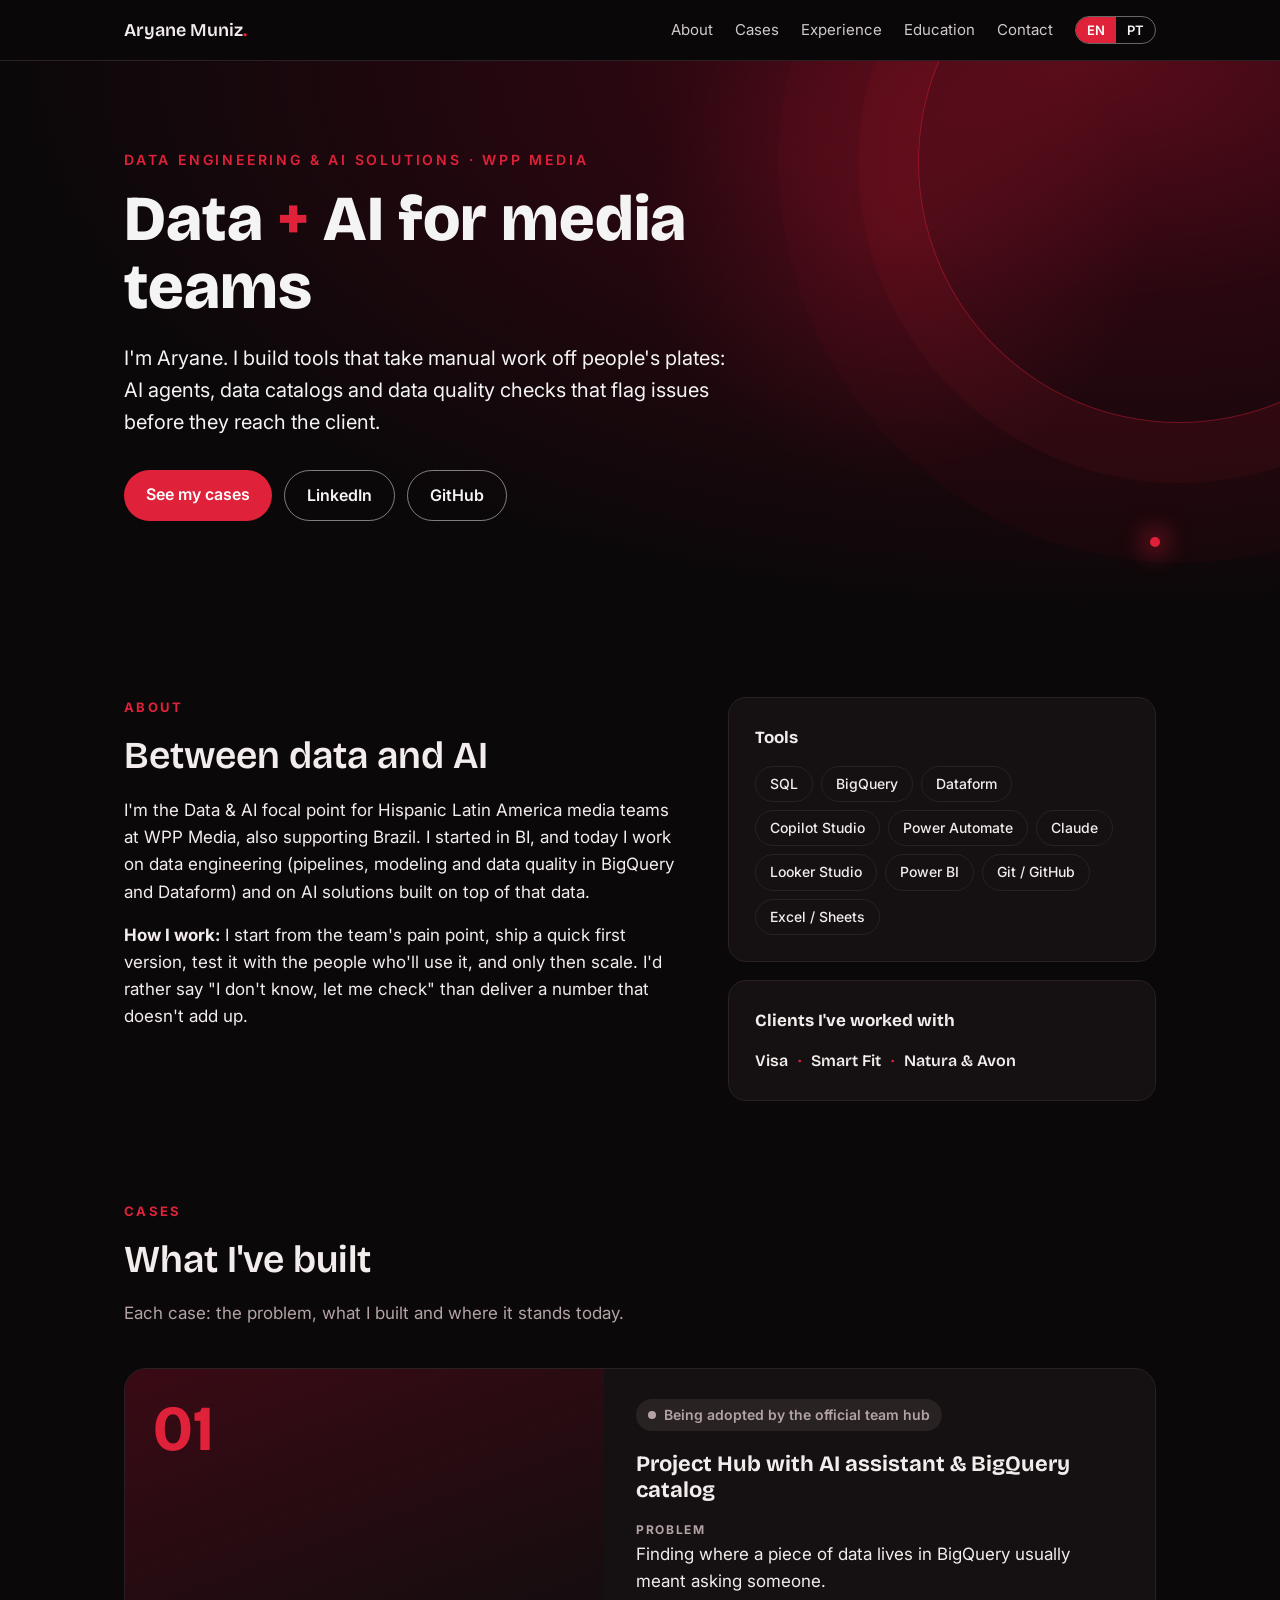
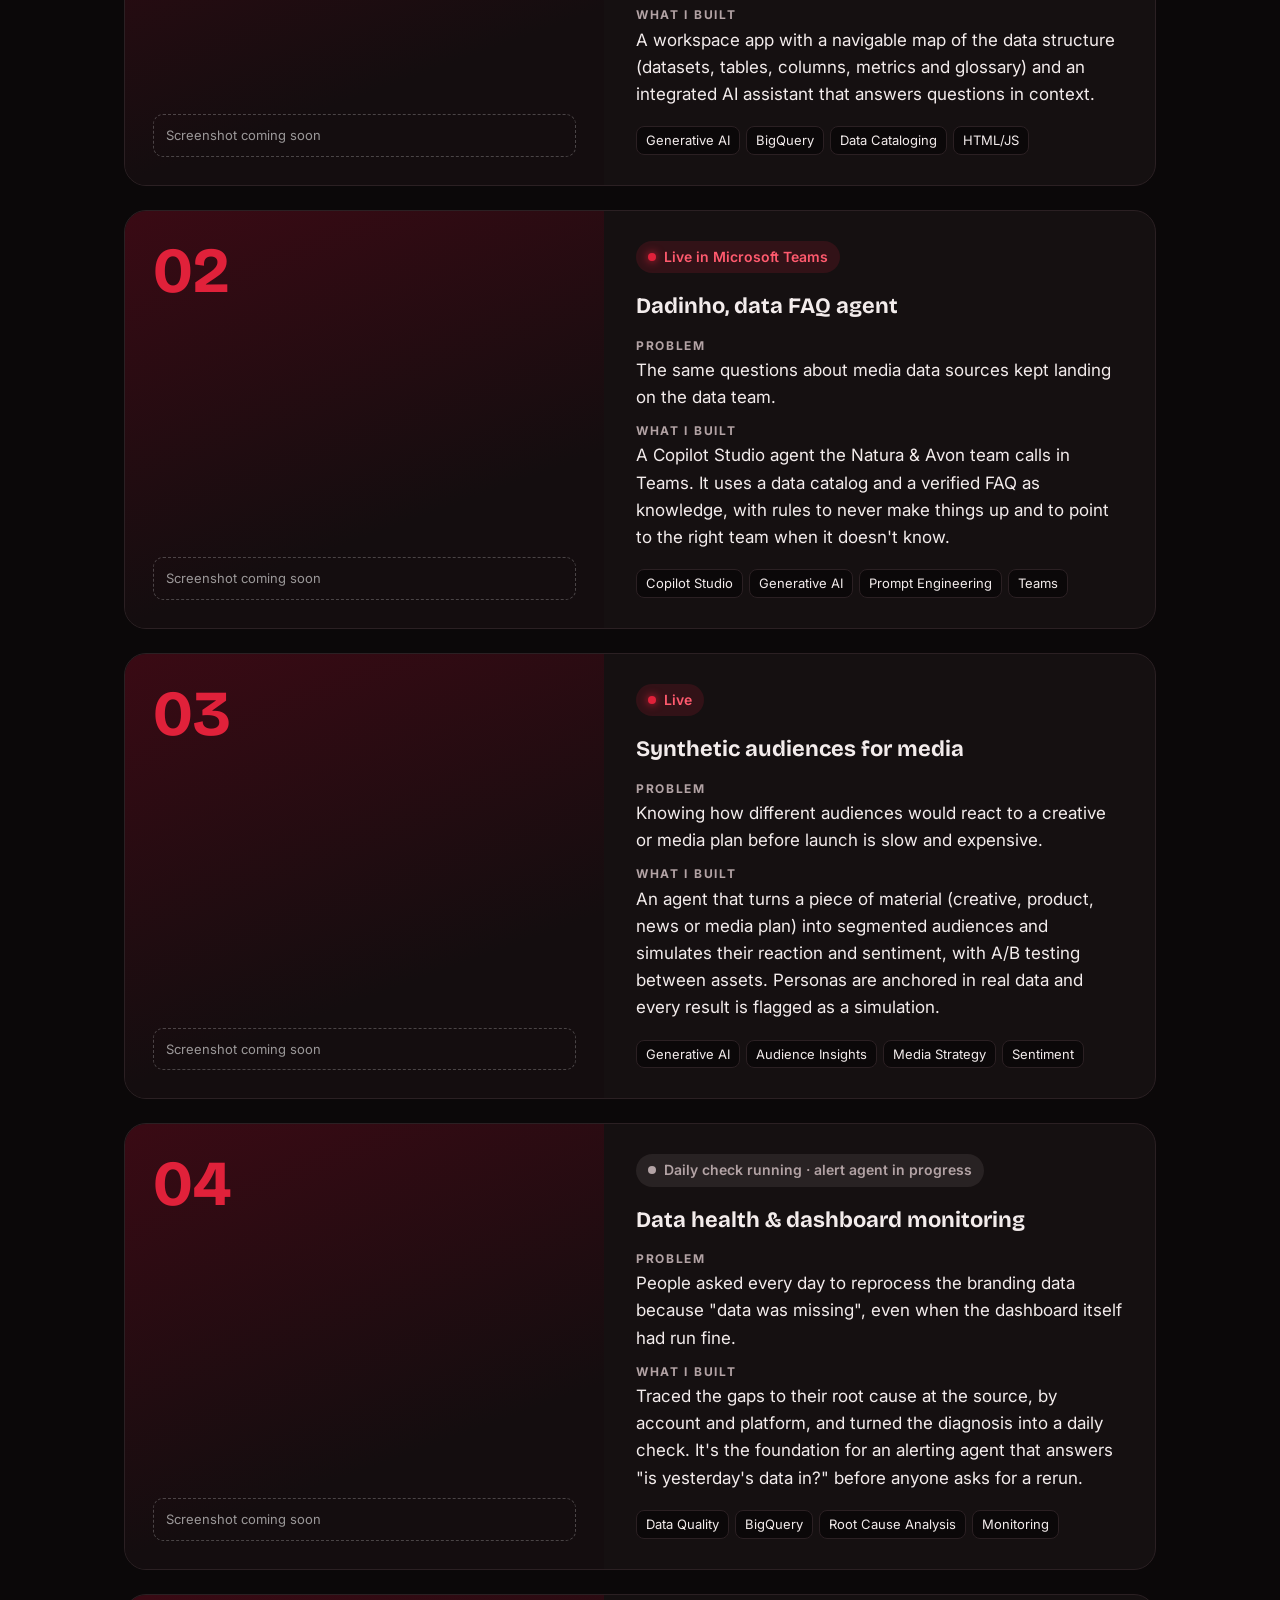
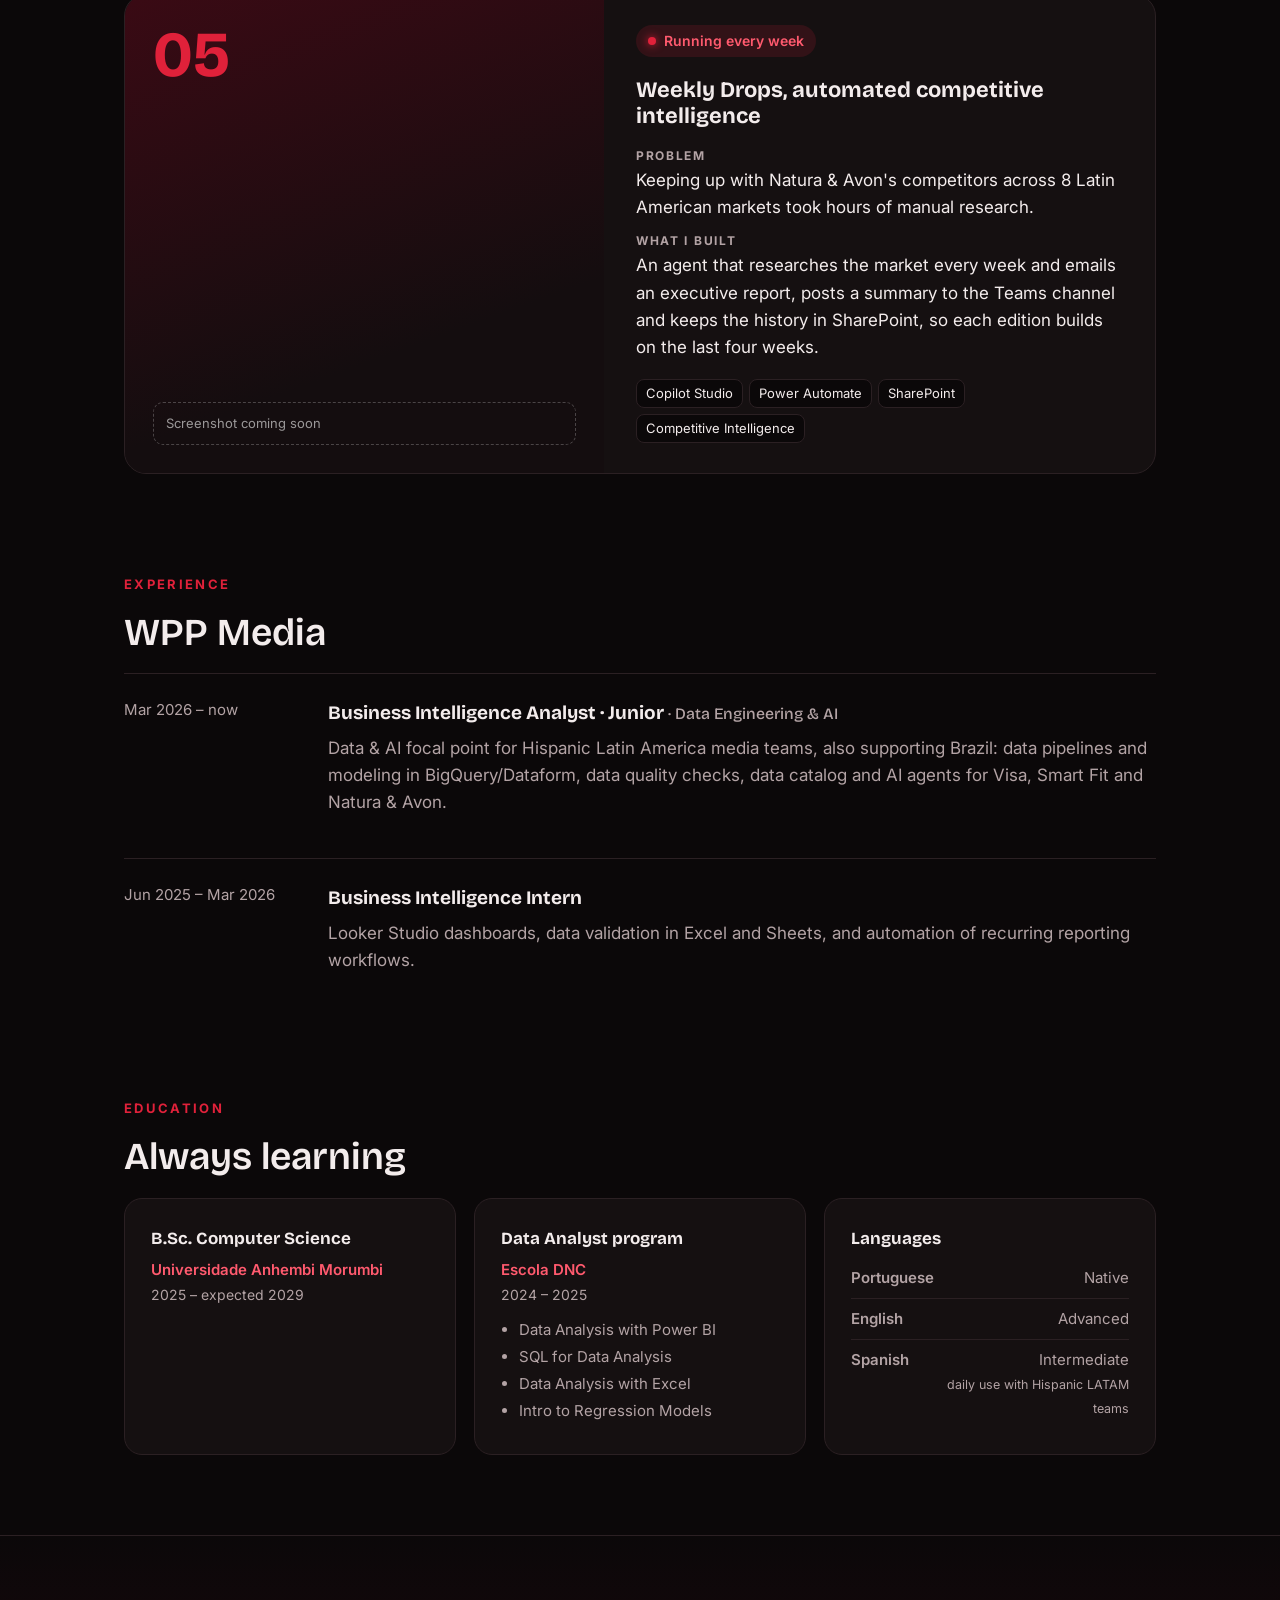
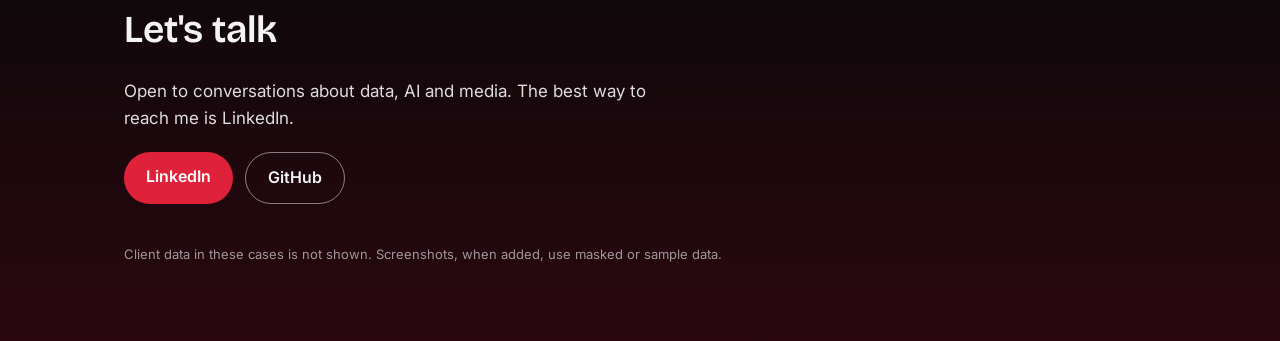
==== index.html @ 986e4397 "Primeira versão do portfólio" ====
<!doctype html>
<html lang="en">
<head>
<meta charset="utf-8">
<meta name="viewport" content="width=device-width, initial-scale=1">
<title>Aryane Muniz · Data & AI</title>
<meta name="description" content="Aryane Muniz — data engineering and AI solutions for media teams: pipelines, data quality, data catalogs and AI agents.">
<link rel="preconnect" href="https://fonts.googleapis.com">
<link href="https://fonts.googleapis.com/css2?family=Bricolage+Grotesque:opsz,wght@12..96,500;12..96,700;12..96,800&family=Inter:wght@400;500;600;700&display=swap" rel="stylesheet">
<style>
:root{
  --panel:#140d0f; --panel-2:#3a0a14; --red:#E0213A; --red-soft:#ff5a6e; --red-deep:#8f1424;
  --bg:#0b0809; --card:#151011; --ink:#f3ecec; --muted:#b3a3a5; --line:#2b2023;
  --display:'Bricolage Grotesque',system-ui,sans-serif;
  --body:'Inter',system-ui,-apple-system,sans-serif;
  color-scheme:dark;
}
*{box-sizing:border-box}
html{scroll-behavior:smooth}
body{margin:0;background:var(--bg);color:var(--ink);font-family:var(--body);font-size:17px;line-height:1.6}
a{color:inherit}
.wrap{max-width:1080px;margin:0 auto;padding:0 24px}

/* language toggle: show only the active language */
html[lang="en"] [lang="pt"], html[lang="pt"] [lang="en"]{display:none !important}

/* top bar */
.bar{position:sticky;top:0;z-index:10;background:rgba(11,8,9,.85);backdrop-filter:blur(8px);border-bottom:1px solid var(--line);color:var(--ink)}
.bar .wrap{display:flex;align-items:center;justify-content:space-between;height:60px}
.logo{font-family:var(--display);font-weight:600;font-size:18px;text-decoration:none}
.logo b{color:var(--red)}
.nav{display:flex;gap:22px;align-items:center;font-size:15px}
.nav a{text-decoration:none;opacity:.85}
.nav a:hover{opacity:1;color:var(--red)}
.lang{display:flex;border:1.5px solid rgba(244,244,244,.4);border-radius:99px;overflow:hidden}
.lang button{background:none;border:0;color:#F4F4F4;font:600 13px var(--body);padding:5px 11px;cursor:pointer}
.lang button[aria-pressed="true"]{background:var(--red);color:#fff}

/* hero */
.hero{background:radial-gradient(ellipse at 85% 0%,#5a0c1a 0,#2a0710 30%,var(--bg) 70%);color:#F4F4F4;padding:88px 0 96px;position:relative;overflow:hidden}
.hero::after{content:"";position:absolute;right:-160px;top:-160px;width:520px;height:520px;border-radius:50%;border:1px solid rgba(224,33,58,.45);box-shadow:0 0 0 60px rgba(224,33,58,.06),0 0 0 140px rgba(224,33,58,.04)}
.hero::before{content:"";position:absolute;right:120px;bottom:70px;width:10px;height:10px;border-radius:50%;background:var(--red);box-shadow:0 0 24px 6px rgba(224,33,58,.6)}
.eyebrow{font-size:14px;letter-spacing:.2em;text-transform:uppercase;color:var(--red);font-weight:600}
h1{font-family:var(--display);font-weight:800;font-size:clamp(38px,6vw,64px);line-height:1.05;margin:14px 0 22px;max-width:760px;position:relative;z-index:1}
h1 em{font-style:normal;color:var(--red)}
.lead{font-size:20px;max-width:620px;opacity:.92;position:relative;z-index:1}
.cta{display:flex;flex-wrap:wrap;gap:12px;margin-top:32px;position:relative;z-index:1}
.btn{display:inline-block;text-decoration:none;font-weight:600;padding:12px 22px;border-radius:99px;font-size:16px}
.btn.primary{background:var(--red);color:#fff}
.btn.ghost{border:1.5px solid rgba(244,244,244,.5);color:#F4F4F4}
.btn:hover{filter:brightness(1.08)}

/* sections */
section{padding:80px 0}
h2{font-family:var(--display);font-weight:600;font-size:clamp(28px,4vw,38px);margin:0 0 10px}
.sub{color:var(--muted);margin:0 0 40px;max-width:640px}
.kicker{font-size:13px;letter-spacing:.18em;text-transform:uppercase;color:var(--red);font-weight:700;margin-bottom:8px}

/* about */
.about{display:grid;grid-template-columns:1.3fr 1fr;gap:48px}
.about p{margin:0 0 16px}
.pill-list{display:flex;flex-wrap:wrap;gap:8px}
.pill{border:1.5px solid var(--line);background:var(--card);border-radius:99px;padding:6px 14px;font-size:14px;font-weight:500}
.box{background:var(--card);border:1px solid var(--line);border-radius:18px;padding:26px}
.box h3{font-family:var(--display);font-size:17px;margin:0 0 14px}
.clients{display:flex;flex-wrap:wrap;gap:10px;margin-top:6px}
.clients span{font-family:var(--display);font-weight:600;font-size:16px}
.clients span+span::before{content:"·";margin-right:10px;color:var(--red)}

/* cases */
.cases{display:grid;gap:24px}
.case{background:var(--card);border:1px solid var(--line);border-radius:22px;display:grid;grid-template-columns:1fr 1.15fr;overflow:hidden}
.case .media{background:linear-gradient(160deg,#3a0a14,#140d0f 70%);color:#F4F4F4;display:flex;flex-direction:column;justify-content:space-between;padding:28px;min-height:280px;position:relative;overflow:hidden}
.case .media .num{font-family:var(--display);font-size:64px;font-weight:700;color:var(--red);line-height:1}
.case .media .ph{font-size:13px;opacity:.6;border:1px dashed rgba(244,244,244,.4);border-radius:10px;padding:10px 12px}
.case .media img{position:absolute;inset:0;width:100%;height:100%;object-fit:cover}
.case .body{padding:30px 32px}
.case h3{font-family:var(--display);font-size:22px;line-height:1.2;margin:4px 0 16px}
.case dl{margin:0 0 18px;display:grid;gap:10px}
.case dt{font-size:12px;letter-spacing:.14em;text-transform:uppercase;font-weight:700;color:var(--muted)}
.case dd{margin:2px 0 0}
.status{display:inline-flex;align-items:center;gap:8px;font-size:14px;font-weight:600;background:rgba(224,33,58,.14);color:var(--red-soft);border-radius:99px;padding:5px 12px;margin-bottom:16px}
.status::before{content:"";width:8px;height:8px;border-radius:50%;background:var(--red);box-shadow:0 0 8px var(--red)}
.status.wip{background:rgba(179,163,165,.12);color:var(--muted)}.status.wip::before{background:var(--muted);box-shadow:none}
.tags{display:flex;flex-wrap:wrap;gap:6px}
.tags span{font-size:13px;background:var(--bg);border:1px solid var(--line);border-radius:8px;padding:3px 9px}

/* experience */
.timeline{display:grid;gap:18px}
.job{display:grid;grid-template-columns:180px 1fr;gap:24px;padding:24px 0;border-top:1px solid var(--line)}
.job .when{color:var(--muted);font-size:15px}
.job h3{font-family:var(--display);font-size:19px;margin:0 0 6px}
.job p{margin:0;color:var(--muted)}

/* footer */
footer{background:linear-gradient(180deg,var(--bg),#2a0710);border-top:1px solid var(--line);color:#F4F4F4;padding:64px 0}
footer h2{color:#F4F4F4}
footer .cta{margin-top:20px}
.small{font-size:13px;opacity:.6;margin-top:40px}

@media (max-width:820px){
  .nav a{display:none}
  .about{grid-template-columns:1fr}
  .case{grid-template-columns:1fr}
  .case .media{min-height:180px}
  .job{grid-template-columns:1fr;gap:4px}
  .hero::after{width:300px;height:300px;right:-150px;top:-150px}
  .eyebrow{position:relative;z-index:1}
  .hero::before{display:none}
  section{padding:60px 0}
}
@media (max-width:480px){ .wrap{padding:0 16px} .case .body{padding:24px 20px} }


/* EDUCATION */
.edu{display:grid;grid-template-columns:repeat(3,1fr);gap:18px}
.edu .box h3{margin-bottom:6px}
.edu .org{color:var(--red-soft);font-weight:600;font-size:15px}
.edu .when{color:var(--muted);font-size:14px;margin:2px 0 12px}
.edu ul{margin:0;padding-left:18px;color:var(--muted);font-size:15px}
.edu li{margin:3px 0}
.lvl{display:flex;justify-content:space-between;gap:16px;border-bottom:1px solid var(--line);padding:8px 0;font-size:15px}
.lvl:last-child{border-bottom:0}
.lvl b{color:var(--ink);font-weight:600}
.lvl span{color:var(--muted);text-align:right}
@media (max-width:820px){ .edu{grid-template-columns:1fr} }

/* MOTION */
@keyframes fadeUp{from{opacity:0;transform:translateY(24px)}to{opacity:1;transform:none}}
@keyframes spinSlow{to{transform:rotate(360deg)}}
@keyframes pulse{0%,100%{transform:scale(1);opacity:1}50%{transform:scale(1.6);opacity:.55}}
@keyframes float{0%,100%{transform:translateY(0)}50%{transform:translateY(-14px)}}
@keyframes glow{0%,100%{opacity:.75}50%{opacity:1}}
@keyframes blink{50%{opacity:0}}

.hero .eyebrow,.hero h1,.hero .lead,.hero .cta{opacity:0;animation:fadeUp .9s cubic-bezier(.2,.7,.2,1) forwards}
.hero h1{animation-delay:.12s}.hero .lead{animation-delay:.26s}.hero .cta{animation-delay:.4s}
.hero::after{animation:spinSlow 40s linear infinite, glow 6s ease-in-out infinite;border-top-color:rgba(255,90,110,.9)}
.hero::before{animation:pulse 2.6s ease-in-out infinite, float 7s ease-in-out infinite}
.hero h1 em{display:inline-block;animation:float 4s ease-in-out infinite}

/* spotlight that follows the mouse in the hero */
.hero .spot{position:absolute;inset:0;pointer-events:none;background:radial-gradient(420px circle at var(--mx,70%) var(--my,30%),rgba(224,33,58,.18),transparent 60%);transition:background .1s}

/* scroll reveal */
.reveal{opacity:0;transform:translateY(30px);transition:opacity .8s cubic-bezier(.2,.7,.2,1),transform .8s cubic-bezier(.2,.7,.2,1)}
.reveal.in{opacity:1;transform:none}

/* hover */
.case{transition:transform .35s ease,border-color .35s ease,box-shadow .35s ease}
.case:hover{transform:translateY(-6px);border-color:rgba(224,33,58,.5);box-shadow:0 18px 50px -20px rgba(224,33,58,.45)}
.case .media .num{transition:transform .5s ease,text-shadow .5s ease}
.case:hover .media .num{transform:translateX(6px) scale(1.06);text-shadow:0 0 24px rgba(224,33,58,.7)}
.pill,.tags span{transition:border-color .25s,color .25s,transform .25s}
.pill:hover,.tags span:hover{border-color:var(--red);color:var(--red-soft);transform:translateY(-2px)}
.btn{transition:transform .2s ease,filter .2s ease,box-shadow .2s ease}
.btn:hover{transform:translateY(-2px)}
.btn.primary:hover{box-shadow:0 10px 30px -8px rgba(224,33,58,.7)}
.logo b{display:inline-block;animation:blink 1.2s steps(1) infinite}

@media (prefers-reduced-motion: reduce){
  *,*::before,*::after{animation:none !important;transition:none !important}
  .hero .eyebrow,.hero h1,.hero .lead,.hero .cta,.reveal{opacity:1 !important;transform:none !important}
}
</style>
</head>
<body>

<header class="bar">
  <div class="wrap">
    <a class="logo" href="#top">Aryane Muniz<b>.</b></a>
    <nav class="nav">
      <a href="#about"><span lang="en">About</span><span lang="pt">Sobre</span></a>
      <a href="#cases"><span lang="en">Cases</span><span lang="pt">Cases</span></a>
      <a href="#experience"><span lang="en">Experience</span><span lang="pt">Experiência</span></a>
      <a href="#education"><span lang="en">Education</span><span lang="pt">Formação</span></a>
      <a href="#contact"><span lang="en">Contact</span><span lang="pt">Contato</span></a>
      <div class="lang" role="group" aria-label="Language">
        <button type="button" data-lang="en" aria-pressed="true">EN</button>
        <button type="button" data-lang="pt" aria-pressed="false">PT</button>
      </div>
    </nav>
  </div>
</header>

<div class="hero" id="top">
  <div class="spot"></div>
  <div class="wrap">
    <div class="eyebrow"><span lang="en">Data Engineering &amp; AI Solutions · WPP Media</span><span lang="pt">Engenharia de Dados &amp; Soluções de IA · WPP Media</span></div>
    <h1><span lang="en">Data <em>+</em> AI for media teams</span><span lang="pt">Dados <em>+</em> IA para times de mídia</span></h1>
    <p class="lead">
      <span lang="en">I'm Aryane. I build tools that take manual work off people's plates: AI agents, data catalogs and data quality checks that flag issues before they reach the client.</span>
      <span lang="pt">Sou a Aryane. Construo ferramentas que tiram trabalho manual das pessoas: agentes de IA, catálogos de dados e checagens de qualidade que avisam antes do problema chegar no cliente.</span>
    </p>
    <div class="cta">
      <a class="btn primary" href="#cases"><span lang="en">See my cases</span><span lang="pt">Ver meus cases</span></a>
      <a class="btn ghost" href="https://www.linkedin.com/in/aryanemuniz-ai" target="_blank" rel="noopener">LinkedIn</a>
      <!-- TROCAR: seu usuário do GitHub -->
      <a class="btn ghost" href="https://github.com/AryaneMuniz" target="_blank" rel="noopener">GitHub</a>
    </div>
  </div>
</div>

<section id="about">
  <div class="wrap about">
    <div>
      <div class="kicker reveal"><span lang="en">About</span><span lang="pt">Sobre</span></div>
      <h2><span lang="en">Between data and AI</span><span lang="pt">Na ponte entre dados e IA</span></h2>
      <p>
        <span lang="en">I'm the Data &amp; AI focal point for Hispanic Latin America media teams at WPP Media, also supporting Brazil. I started in BI, and today I work on data engineering (pipelines, modeling and data quality in BigQuery and Dataform) and on AI solutions built on top of that data.</span>
        <span lang="pt">Sou ponto focal de Dados &amp; IA para os times de mídia da América Latina hispânica na WPP Media, e também apoio o Brasil. Comecei em BI e hoje trabalho com engenharia de dados (pipelines, modelagem e qualidade de dados em BigQuery e Dataform) e com soluções de IA construídas em cima desses dados.</span>
      </p>
      <p>
        <span lang="en"><strong>How I work:</strong> I start from the team's pain point, ship a quick first version, test it with the people who'll use it, and only then scale. I'd rather say "I don't know, let me check" than deliver a number that doesn't add up.</span>
        <span lang="pt"><strong>Como eu trabalho:</strong> começo pela dor do time, construo uma primeira versão rápida, testo com quem vai usar e só depois escalo. Prefiro dizer "não sei, vou verificar" a entregar um número que não confere.</span>
      </p>
    </div>
    <div style="display:grid;gap:18px;align-content:start">
      <div class="box reveal">
        <h3><span lang="en">Tools</span><span lang="pt">Ferramentas</span></h3>
        <div class="pill-list">
          <span class="pill">SQL</span><span class="pill">BigQuery</span><span class="pill">Dataform</span>
          <span class="pill">Copilot Studio</span><span class="pill">Power Automate</span><span class="pill">Claude</span>
          <span class="pill">Looker Studio</span><span class="pill">Power BI</span><span class="pill">Git / GitHub</span>
          <span class="pill">Excel / Sheets</span>
        </div>
      </div>
      <div class="box reveal">
        <h3><span lang="en">Clients I've worked with</span><span lang="pt">Clientes com quem trabalhei</span></h3>
        <div class="clients"><span>Visa</span><span>Smart Fit</span><span>Natura &amp; Avon</span></div>
      </div>
    </div>
  </div>
</section>

<section id="cases" style="padding-top:20px">
  <div class="wrap">
    <div class="kicker reveal">Cases</div>
    <h2><span lang="en">What I've built</span><span lang="pt">O que eu construí</span></h2>
    <p class="sub"><span lang="en">Each case: the problem, what I built and where it stands today.</span><span lang="pt">Cada case: o problema, o que eu construí e em que pé está hoje.</span></p>

    <div class="cases">

      <!-- CASE 1 -->
      <article class="case reveal">
        <div class="media">
          <div class="num">01</div>
          <!-- PRINT: troque o div abaixo por <img src="img/hub.png" alt="..."> -->
          <div class="ph"><span lang="en">Screenshot coming soon</span><span lang="pt">Print em breve</span></div>
        </div>
        <div class="body">
          <div class="status wip"><span lang="en">Being adopted by the official team hub</span><span lang="pt">Sendo incorporado ao Hub oficial do time</span></div>
          <h3><span lang="en">Project Hub with AI assistant &amp; BigQuery catalog</span><span lang="pt">Hub com assistente de IA e catálogo do BigQuery</span></h3>
          <dl>
            <div><dt><span lang="en">Problem</span><span lang="pt">Problema</span></dt>
              <dd><span lang="en">Finding where a piece of data lives in BigQuery usually meant asking someone.</span><span lang="pt">Descobrir onde um dado fica no BigQuery normalmente dependia de perguntar pra alguém.</span></dd></div>
            <div><dt><span lang="en">What I built</span><span lang="pt">O que eu fiz</span></dt>
              <dd><span lang="en">A workspace app with a navigable map of the data structure (datasets, tables, columns, metrics and glossary) and an integrated AI assistant that answers questions in context.</span><span lang="pt">Um app de trabalho com mapa navegável da estrutura de dados (datasets, tabelas, colunas, métricas e glossário) e um assistente de IA integrado que responde dúvidas com contexto.</span></dd></div>
          </dl>
          <div class="tags"><span>Generative AI</span><span>BigQuery</span><span>Data Cataloging</span><span>HTML/JS</span></div>
        </div>
      </article>

      <!-- CASE 2 -->
      <article class="case reveal">
        <div class="media">
          <div class="num">02</div>
          <div class="ph"><span lang="en">Screenshot coming soon</span><span lang="pt">Print em breve</span></div>
        </div>
        <div class="body">
          <div class="status"><span lang="en">Live in Microsoft Teams</span><span lang="pt">No ar no Microsoft Teams</span></div>
          <h3><span lang="en">Dadinho, data FAQ agent</span><span lang="pt">Dadinho, agente de FAQ de dados</span></h3>
          <dl>
            <div><dt><span lang="en">Problem</span><span lang="pt">Problema</span></dt>
              <dd><span lang="en">The same questions about media data sources kept landing on the data team.</span><span lang="pt">As mesmas dúvidas sobre as bases de mídia chegavam sempre no time de dados.</span></dd></div>
            <div><dt><span lang="en">What I built</span><span lang="pt">O que eu fiz</span></dt>
              <dd><span lang="en">A Copilot Studio agent the Natura &amp; Avon team calls in Teams. It uses a data catalog and a verified FAQ as knowledge, with rules to never make things up and to point to the right team when it doesn't know.</span><span lang="pt">Um agente no Copilot Studio que o time de Natura &amp; Avon chama no Teams. Usa um catálogo de dados e um FAQ verificado como conhecimento, com regras para nunca inventar e indicar o time certo quando não sabe.</span></dd></div>
          </dl>
          <div class="tags"><span>Copilot Studio</span><span>Generative AI</span><span>Prompt Engineering</span><span>Teams</span></div>
        </div>
      </article>

      <!-- CASE 3 -->
      <article class="case reveal">
        <div class="media">
          <div class="num">03</div>
          <div class="ph"><span lang="en">Screenshot coming soon</span><span lang="pt">Print em breve</span></div>
        </div>
        <div class="body">
          <div class="status"><span lang="en">Live</span><span lang="pt">No ar</span></div>
          <h3><span lang="en">Synthetic audiences for media</span><span lang="pt">Audiência sintética para mídia</span></h3>
          <dl>
            <div><dt><span lang="en">Problem</span><span lang="pt">Problema</span></dt>
              <dd><span lang="en">Knowing how different audiences would react to a creative or media plan before launch is slow and expensive.</span><span lang="pt">Saber como públicos diferentes reagiriam a um criativo ou plano de mídia antes de lançar é lento e caro.</span></dd></div>
            <div><dt><span lang="en">What I built</span><span lang="pt">O que eu fiz</span></dt>
              <dd><span lang="en">An agent that turns a piece of material (creative, product, news or media plan) into segmented audiences and simulates their reaction and sentiment, with A/B testing between assets. Personas are anchored in real data and every result is flagged as a simulation.</span><span lang="pt">Um agente que transforma um material (criativo, produto, notícia ou plano de mídia) em públicos segmentados e simula reação e sentimento, com teste A/B entre peças. As personas são ancoradas em dado real e todo resultado é sinalizado como simulação.</span></dd></div>
          </dl>
          <div class="tags"><span>Generative AI</span><span>Audience Insights</span><span>Media Strategy</span><span>Sentiment</span></div>
        </div>
      </article>

      <!-- CASE 4 -->
      <article class="case reveal">
        <div class="media">
          <div class="num">04</div>
          <div class="ph"><span lang="en">Screenshot coming soon</span><span lang="pt">Print em breve</span></div>
        </div>
        <div class="body">
          <div class="status wip"><span lang="en">Daily check running · alert agent in progress</span><span lang="pt">Checagem diária rodando · agente de alertas em construção</span></div>
          <h3><span lang="en">Data health &amp; dashboard monitoring</span><span lang="pt">Saúde do dado e monitoramento de dashboards</span></h3>
          <dl>
            <div><dt><span lang="en">Problem</span><span lang="pt">Problema</span></dt>
              <dd><span lang="en">People asked every day to reprocess the branding data because "data was missing", even when the dashboard itself had run fine.</span><span lang="pt">Todo dia alguém pedia reprocessamento da base de branding porque "faltava dado", mesmo quando o dashboard tinha rodado certo.</span></dd></div>
            <div><dt><span lang="en">What I built</span><span lang="pt">O que eu fiz</span></dt>
              <dd><span lang="en">Traced the gaps to their root cause at the source, by account and platform, and turned the diagnosis into a daily check. It's the foundation for an alerting agent that answers "is yesterday's data in?" before anyone asks for a rerun.</span><span lang="pt">Encontrei a causa das lacunas na origem, por conta e plataforma, e transformei o diagnóstico numa checagem diária. Ela é a base de um agente de alertas que responde "o dado de ontem entrou?" antes de alguém pedir reprocessamento.</span></dd></div>
          </dl>
          <div class="tags"><span>Data Quality</span><span>BigQuery</span><span>Root Cause Analysis</span><span>Monitoring</span></div>
        </div>
      </article>

      <!-- CASE 5 -->
      <article class="case reveal">
        <div class="media">
          <div class="num">05</div>
          <div class="ph"><span lang="en">Screenshot coming soon</span><span lang="pt">Print em breve</span></div>
        </div>
        <div class="body">
          <div class="status"><span lang="en">Running every week</span><span lang="pt">Rodando toda semana</span></div>
          <h3><span lang="en">Weekly Drops, automated competitive intelligence</span><span lang="pt">Weekly Drops, inteligência competitiva automatizada</span></h3>
          <dl>
            <div><dt><span lang="en">Problem</span><span lang="pt">Problema</span></dt>
              <dd><span lang="en">Keeping up with Natura &amp; Avon's competitors across 8 Latin American markets took hours of manual research.</span><span lang="pt">Acompanhar os concorrentes de Natura &amp; Avon em 8 mercados da América Latina exigia horas de pesquisa manual.</span></dd></div>
            <div><dt><span lang="en">What I built</span><span lang="pt">O que eu fiz</span></dt>
              <dd><span lang="en">An agent that researches the market every week and emails an executive report, posts a summary to the Teams channel and keeps the history in SharePoint, so each edition builds on the last four weeks.</span><span lang="pt">Um agente que pesquisa o mercado toda semana, envia um relatório executivo por e-mail, posta um resumo no canal do Teams e guarda o histórico no SharePoint, para cada edição considerar as últimas quatro semanas.</span></dd></div>
          </dl>
          <div class="tags"><span>Copilot Studio</span><span>Power Automate</span><span>SharePoint</span><span>Competitive Intelligence</span></div>
        </div>
      </article>

    </div>
  </div>
</section>

<section id="experience" style="padding-top:20px">
  <div class="wrap">
    <div class="kicker reveal"><span lang="en">Experience</span><span lang="pt">Experiência</span></div>
    <h2>WPP Media</h2>
    <div class="timeline">
      <div class="job reveal">
        <div class="when"><span lang="en">Mar 2026 – now</span><span lang="pt">mar 2026 – hoje</span></div>
        <div>
          <h3><span lang="en">Business Intelligence Analyst · Junior <small style="font-weight:500;color:var(--muted)">· Data Engineering &amp; AI</small></span><span lang="pt">Analista de BI Jr <small style="font-weight:500;color:var(--muted)">· Engenharia de Dados &amp; IA</small></span></h3>
          <p><span lang="en">Data &amp; AI focal point for Hispanic Latin America media teams, also supporting Brazil: data pipelines and modeling in BigQuery/Dataform, data quality checks, data catalog and AI agents for Visa, Smart Fit and Natura &amp; Avon.</span><span lang="pt">Ponto focal de Dados &amp; IA para os times de mídia da América Latina hispânica, com apoio ao Brasil: pipelines e modelagem de dados em BigQuery/Dataform, checagens de qualidade, catálogo de dados e agentes de IA para Visa, Smart Fit e Natura &amp; Avon.</span></p>
        </div>
      </div>
      <div class="job reveal">
        <div class="when"><span lang="en">Jun 2025 – Mar 2026</span><span lang="pt">jun 2025 – mar 2026</span></div>
        <div>
          <h3><span lang="en">Business Intelligence Intern</span><span lang="pt">Estagiária de BI</span></h3>
          <p><span lang="en">Looker Studio dashboards, data validation in Excel and Sheets, and automation of recurring reporting workflows.</span><span lang="pt">Dashboards em Looker Studio, validação de dados em Excel e Sheets e automação de relatórios recorrentes.</span></p>
        </div>
      </div>
    </div>
  </div>
</section>


<section id="education" style="padding-top:20px">
  <div class="wrap">
    <div class="kicker reveal"><span lang="en">Education</span><span lang="pt">Formação</span></div>
    <h2><span lang="en">Always learning</span><span lang="pt">Sempre aprendendo</span></h2>
    <div class="edu">
      <div class="box reveal">
        <h3><span lang="en">B.Sc. Computer Science</span><span lang="pt">Ciência da Computação</span></h3>
        <div class="org">Universidade Anhembi Morumbi</div>
        <div class="when"><span lang="en">2025 – expected 2029</span><span lang="pt">2025 – previsão 2029</span></div>
      </div>
      <div class="box reveal">
        <h3><span lang="en">Data Analyst program</span><span lang="pt">Curso de Analista de Dados</span></h3>
        <div class="org">Escola DNC</div>
        <div class="when">2024 – 2025</div>
        <ul>
          <li><span lang="en">Data Analysis with Power BI</span><span lang="pt">Análise de Dados com Power BI</span></li>
          <li><span lang="en">SQL for Data Analysis</span><span lang="pt">SQL para Análise de Dados</span></li>
          <li><span lang="en">Data Analysis with Excel</span><span lang="pt">Análise de Dados com Excel</span></li>
          <li><span lang="en">Intro to Regression Models</span><span lang="pt">Introdução a Modelos de Regressão</span></li>
        </ul>
      </div>
      <div class="box reveal">
        <h3><span lang="en">Languages</span><span lang="pt">Idiomas</span></h3>
        <div class="lvl"><b><span lang="en">Portuguese</span><span lang="pt">Português</span></b><span><span lang="en">Native</span><span lang="pt">Nativo</span></span></div>
        <div class="lvl"><b><span lang="en">English</span><span lang="pt">Inglês</span></b><span><span lang="en">Advanced</span><span lang="pt">Avançado</span></span></div>
        <div class="lvl"><b><span lang="en">Spanish</span><span lang="pt">Espanhol</span></b><span><span lang="en">Intermediate<br><small>daily use with Hispanic LATAM teams</small></span><span lang="pt">Intermediário<br><small>uso diário com a LATAM hispânica</small></span></span></div>
      </div>
    </div>
  </div>
</section>

<footer id="contact">
  <div class="wrap">
    <h2><span lang="en">Let's talk</span><span lang="pt">Vamos conversar</span></h2>
    <p style="max-width:560px;opacity:.9"><span lang="en">Open to conversations about data, AI and media. The best way to reach me is LinkedIn.</span><span lang="pt">Aberta a conversas sobre dados, IA e mídia. O melhor jeito de falar comigo é pelo LinkedIn.</span></p>
    <div class="cta">
      <a class="btn primary" href="https://www.linkedin.com/in/aryanemuniz-ai" target="_blank" rel="noopener">LinkedIn</a>
      <a class="btn ghost" href="https://github.com/AryaneMuniz" target="_blank" rel="noopener">GitHub</a>
    </div>
    <p class="small"><span lang="en">Client data in these cases is not shown. Screenshots, when added, use masked or sample data.</span><span lang="pt">Os cases não mostram dado de cliente. Os prints, quando entrarem, usam dados mascarados ou fictícios.</span></p>
  </div>
</footer>

<script>
(function(){
  var html = document.documentElement;
  function setLang(l){
    html.lang = l;
    document.querySelectorAll('.lang button').forEach(function(b){ b.setAttribute('aria-pressed', b.dataset.lang === l); });
    try{ localStorage.setItem('lang', l); }catch(e){}
  }
  var saved = null;
  try{ saved = localStorage.getItem('lang'); }catch(e){}
  if(!saved && (navigator.language || '').toLowerCase().indexOf('pt') === 0) saved = 'pt';
  setLang(saved || 'en');
  document.querySelectorAll('.lang button').forEach(function(b){ b.addEventListener('click', function(){ setLang(b.dataset.lang); }); });
})();

/* MOTION */
(function(){
  var reduce = window.matchMedia && window.matchMedia('(prefers-reduced-motion: reduce)').matches;
  var els = document.querySelectorAll('.reveal');
  if (reduce || !('IntersectionObserver' in window)) { els.forEach(function(e){ e.classList.add('in'); }); }
  else {
    var io = new IntersectionObserver(function(entries){
      entries.forEach(function(en){ if (en.isIntersecting){ en.target.classList.add('in'); io.unobserve(en.target); } });
    }, {threshold:.12, rootMargin:'0px 0px -40px 0px'});
    els.forEach(function(e){ io.observe(e); });
  }
  var hero = document.querySelector('.hero');
  if (hero && !reduce) hero.addEventListener('pointermove', function(ev){
    var r = hero.getBoundingClientRect();
    hero.style.setProperty('--mx', (ev.clientX - r.left) + 'px');
    hero.style.setProperty('--my', (ev.clientY - r.top) + 'px');
  });
})();
</script>
</body>
</html>
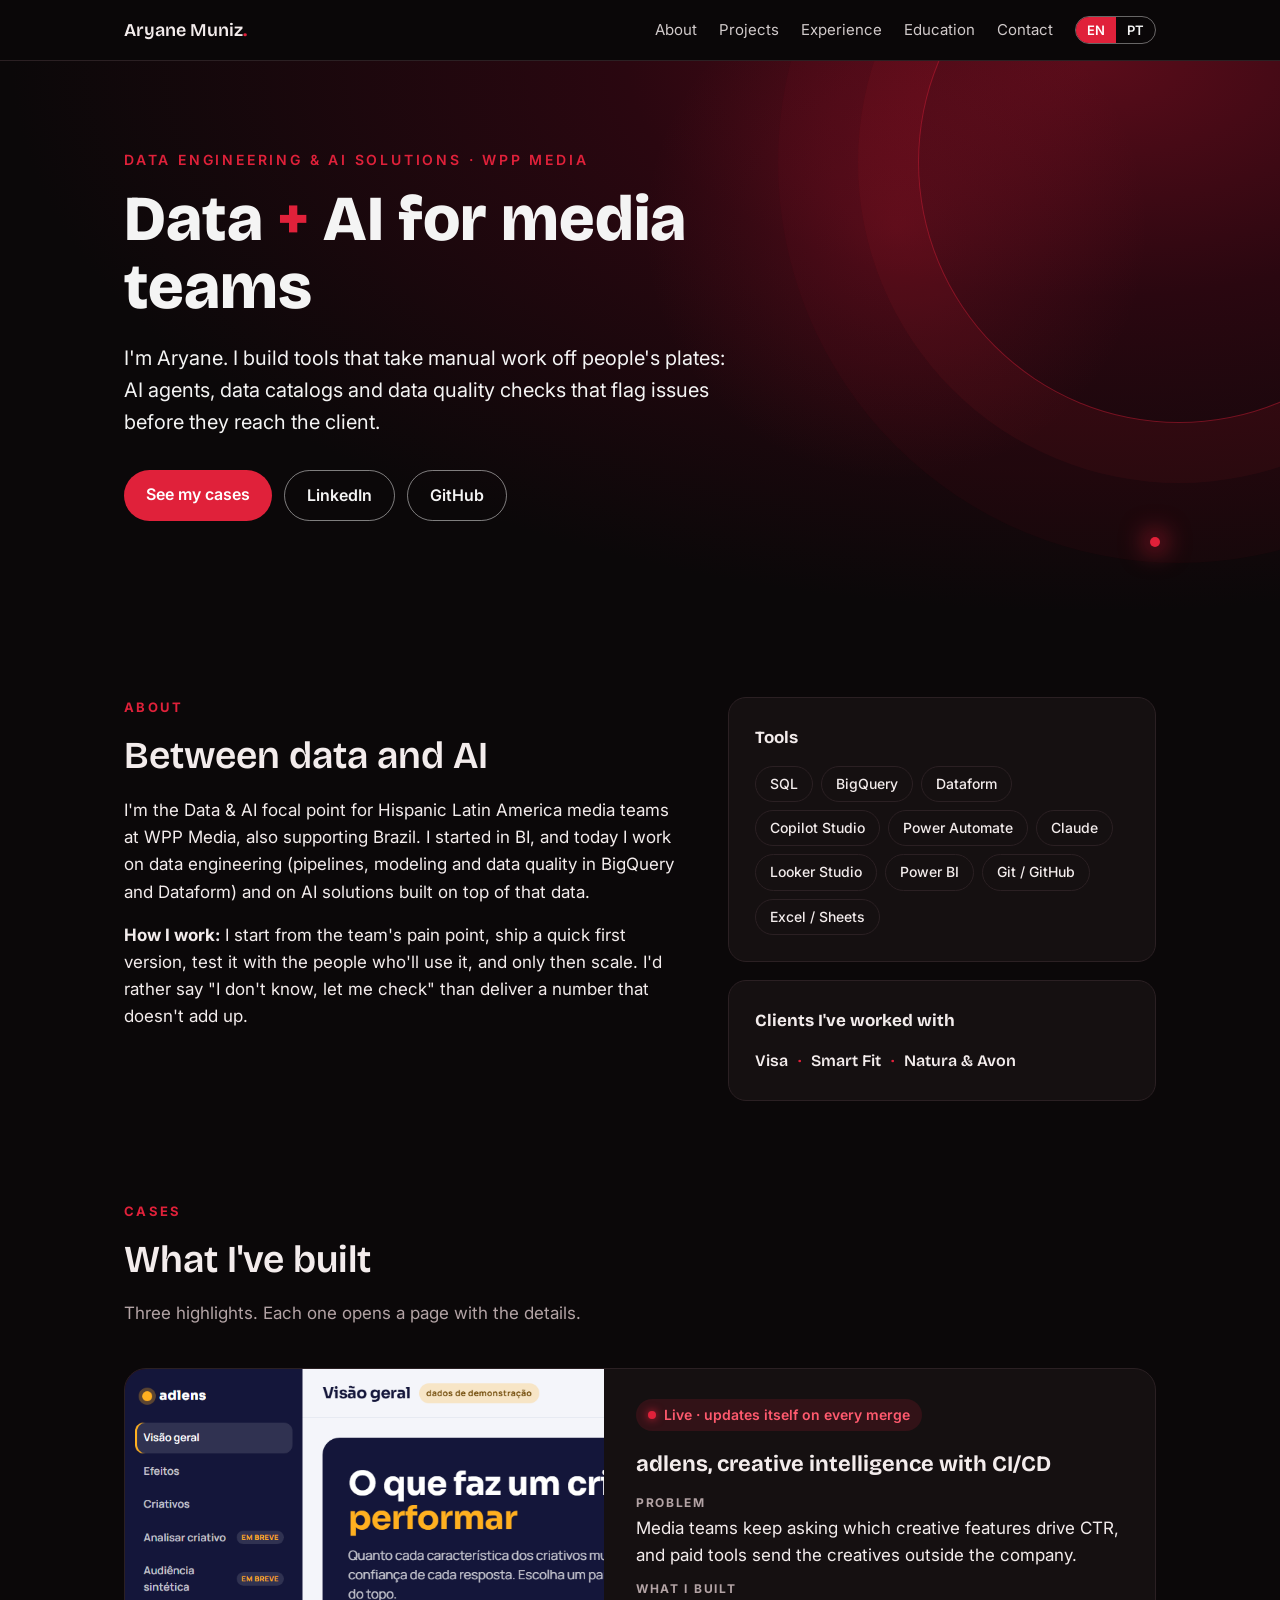
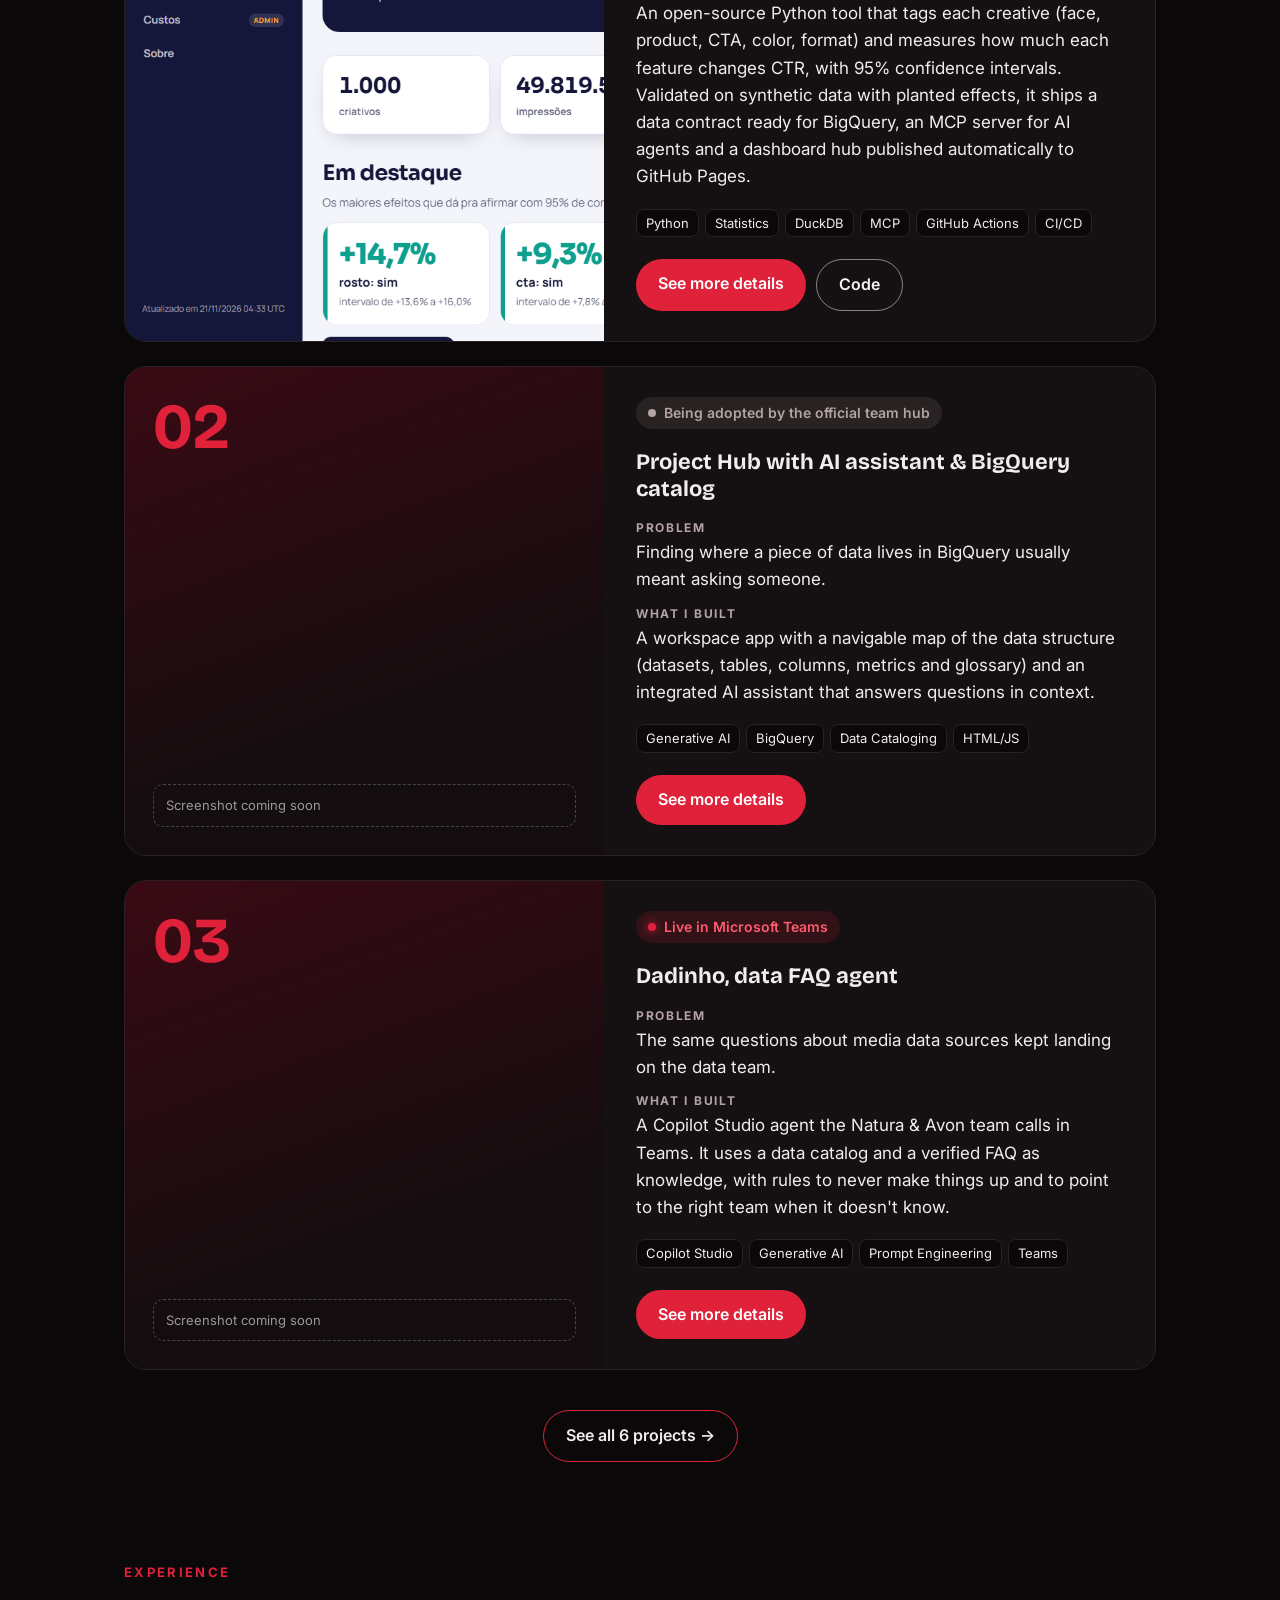
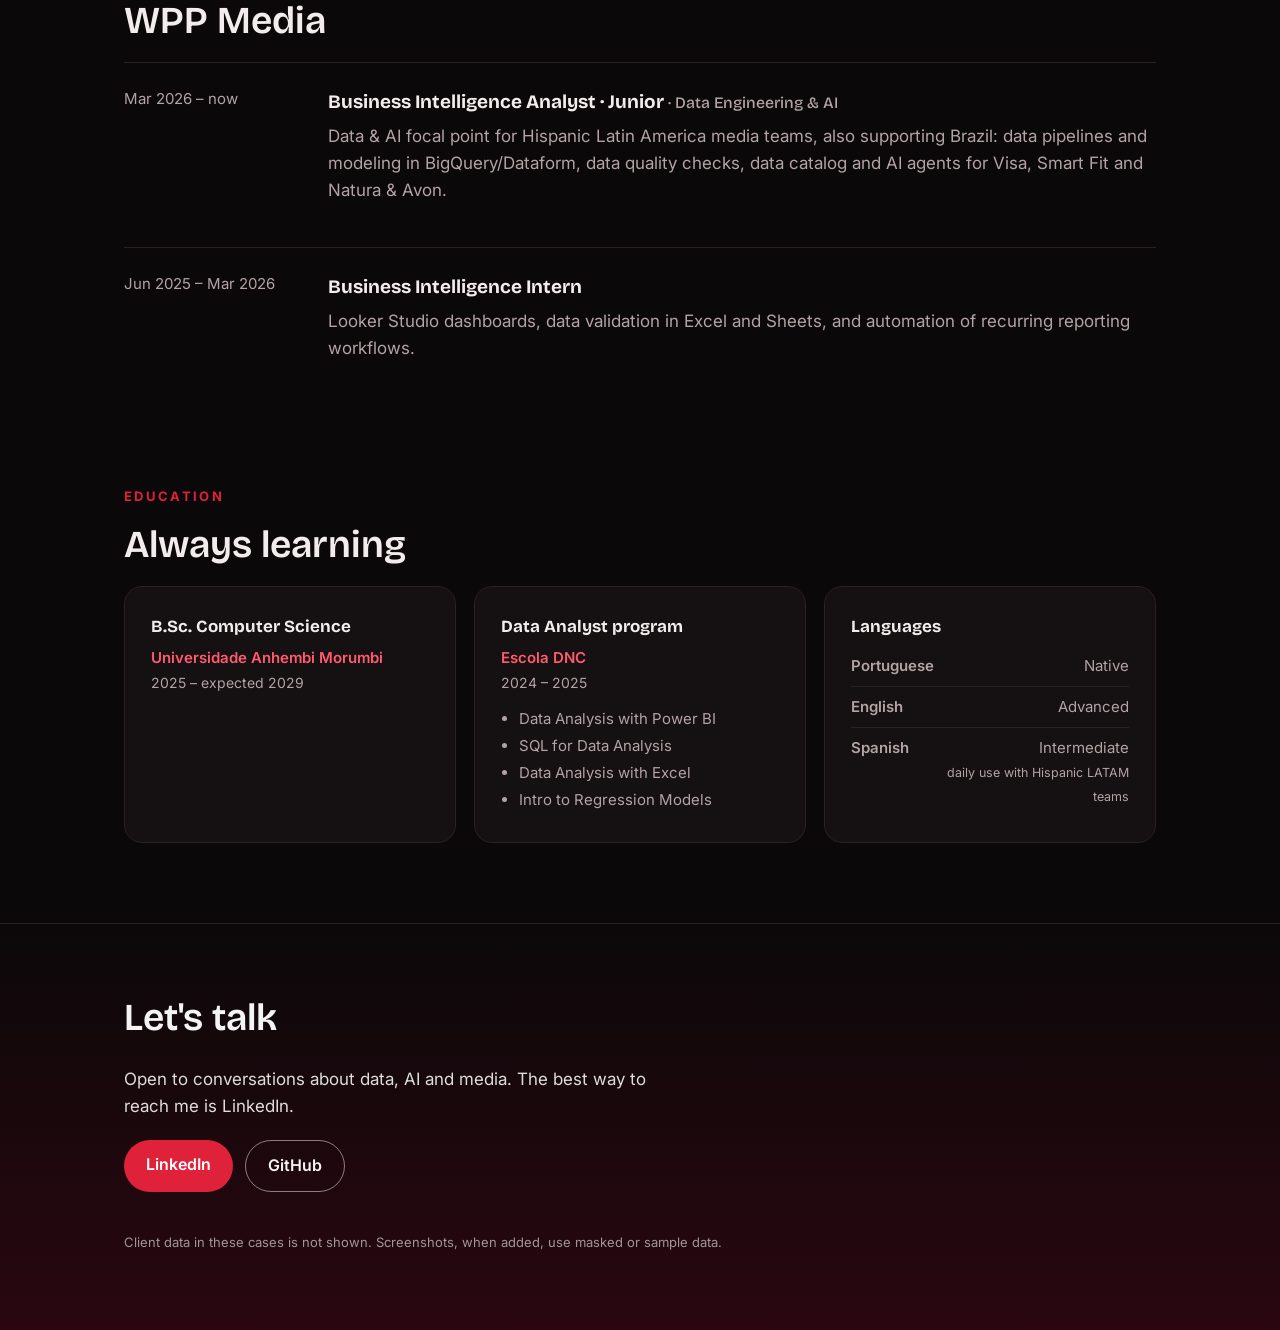
==== commit 98534bae: "feat: destaques na inicial, página de projetos por tema e detalhes de cada projeto" ====
--- a/index.html
+++ b/index.html
@@ -7,162 +7,7 @@
 <meta name="description" content="Aryane Muniz — data engineering and AI solutions for media teams: pipelines, data quality, data catalogs and AI agents.">
 <link rel="preconnect" href="https://fonts.googleapis.com">
 <link href="https://fonts.googleapis.com/css2?family=Bricolage+Grotesque:opsz,wght@12..96,500;12..96,700;12..96,800&family=Inter:wght@400;500;600;700&display=swap" rel="stylesheet">
-<style>
-:root{
-  --panel:#140d0f; --panel-2:#3a0a14; --red:#E0213A; --red-soft:#ff5a6e; --red-deep:#8f1424;
-  --bg:#0b0809; --card:#151011; --ink:#f3ecec; --muted:#b3a3a5; --line:#2b2023;
-  --display:'Bricolage Grotesque',system-ui,sans-serif;
-  --body:'Inter',system-ui,-apple-system,sans-serif;
-  color-scheme:dark;
-}
-*{box-sizing:border-box}
-html{scroll-behavior:smooth}
-body{margin:0;background:var(--bg);color:var(--ink);font-family:var(--body);font-size:17px;line-height:1.6}
-a{color:inherit}
-.wrap{max-width:1080px;margin:0 auto;padding:0 24px}
-
-/* language toggle: show only the active language */
-html[lang="en"] [lang="pt"], html[lang="pt"] [lang="en"]{display:none !important}
-
-/* top bar */
-.bar{position:sticky;top:0;z-index:10;background:rgba(11,8,9,.85);backdrop-filter:blur(8px);border-bottom:1px solid var(--line);color:var(--ink)}
-.bar .wrap{display:flex;align-items:center;justify-content:space-between;height:60px}
-.logo{font-family:var(--display);font-weight:600;font-size:18px;text-decoration:none}
-.logo b{color:var(--red)}
-.nav{display:flex;gap:22px;align-items:center;font-size:15px}
-.nav a{text-decoration:none;opacity:.85}
-.nav a:hover{opacity:1;color:var(--red)}
-.lang{display:flex;border:1.5px solid rgba(244,244,244,.4);border-radius:99px;overflow:hidden}
-.lang button{background:none;border:0;color:#F4F4F4;font:600 13px var(--body);padding:5px 11px;cursor:pointer}
-.lang button[aria-pressed="true"]{background:var(--red);color:#fff}
-
-/* hero */
-.hero{background:radial-gradient(ellipse at 85% 0%,#5a0c1a 0,#2a0710 30%,var(--bg) 70%);color:#F4F4F4;padding:88px 0 96px;position:relative;overflow:hidden}
-.hero::after{content:"";position:absolute;right:-160px;top:-160px;width:520px;height:520px;border-radius:50%;border:1px solid rgba(224,33,58,.45);box-shadow:0 0 0 60px rgba(224,33,58,.06),0 0 0 140px rgba(224,33,58,.04)}
-.hero::before{content:"";position:absolute;right:120px;bottom:70px;width:10px;height:10px;border-radius:50%;background:var(--red);box-shadow:0 0 24px 6px rgba(224,33,58,.6)}
-.eyebrow{font-size:14px;letter-spacing:.2em;text-transform:uppercase;color:var(--red);font-weight:600}
-h1{font-family:var(--display);font-weight:800;font-size:clamp(38px,6vw,64px);line-height:1.05;margin:14px 0 22px;max-width:760px;position:relative;z-index:1}
-h1 em{font-style:normal;color:var(--red)}
-.lead{font-size:20px;max-width:620px;opacity:.92;position:relative;z-index:1}
-.cta{display:flex;flex-wrap:wrap;gap:12px;margin-top:32px;position:relative;z-index:1}
-.btn{display:inline-block;text-decoration:none;font-weight:600;padding:12px 22px;border-radius:99px;font-size:16px}
-.btn.primary{background:var(--red);color:#fff}
-.btn.ghost{border:1.5px solid rgba(244,244,244,.5);color:#F4F4F4}
-.btn:hover{filter:brightness(1.08)}
-
-/* sections */
-section{padding:80px 0}
-h2{font-family:var(--display);font-weight:600;font-size:clamp(28px,4vw,38px);margin:0 0 10px}
-.sub{color:var(--muted);margin:0 0 40px;max-width:640px}
-.kicker{font-size:13px;letter-spacing:.18em;text-transform:uppercase;color:var(--red);font-weight:700;margin-bottom:8px}
-
-/* about */
-.about{display:grid;grid-template-columns:1.3fr 1fr;gap:48px}
-.about p{margin:0 0 16px}
-.pill-list{display:flex;flex-wrap:wrap;gap:8px}
-.pill{border:1.5px solid var(--line);background:var(--card);border-radius:99px;padding:6px 14px;font-size:14px;font-weight:500}
-.box{background:var(--card);border:1px solid var(--line);border-radius:18px;padding:26px}
-.box h3{font-family:var(--display);font-size:17px;margin:0 0 14px}
-.clients{display:flex;flex-wrap:wrap;gap:10px;margin-top:6px}
-.clients span{font-family:var(--display);font-weight:600;font-size:16px}
-.clients span+span::before{content:"·";margin-right:10px;color:var(--red)}
-
-/* cases */
-.cases{display:grid;gap:24px}
-.case{background:var(--card);border:1px solid var(--line);border-radius:22px;display:grid;grid-template-columns:1fr 1.15fr;overflow:hidden}
-.case .media{background:linear-gradient(160deg,#3a0a14,#140d0f 70%);color:#F4F4F4;display:flex;flex-direction:column;justify-content:space-between;padding:28px;min-height:280px;position:relative;overflow:hidden}
-.case .media .num{font-family:var(--display);font-size:64px;font-weight:700;color:var(--red);line-height:1}
-.case .media .ph{font-size:13px;opacity:.6;border:1px dashed rgba(244,244,244,.4);border-radius:10px;padding:10px 12px}
-.case .media img{position:absolute;inset:0;width:100%;height:100%;object-fit:cover}
-.case .body{padding:30px 32px}
-.case h3{font-family:var(--display);font-size:22px;line-height:1.2;margin:4px 0 16px}
-.case dl{margin:0 0 18px;display:grid;gap:10px}
-.case dt{font-size:12px;letter-spacing:.14em;text-transform:uppercase;font-weight:700;color:var(--muted)}
-.case dd{margin:2px 0 0}
-.status{display:inline-flex;align-items:center;gap:8px;font-size:14px;font-weight:600;background:rgba(224,33,58,.14);color:var(--red-soft);border-radius:99px;padding:5px 12px;margin-bottom:16px}
-.status::before{content:"";width:8px;height:8px;border-radius:50%;background:var(--red);box-shadow:0 0 8px var(--red)}
-.status.wip{background:rgba(179,163,165,.12);color:var(--muted)}.status.wip::before{background:var(--muted);box-shadow:none}
-.tags{display:flex;flex-wrap:wrap;gap:6px}
-.tags span{font-size:13px;background:var(--bg);border:1px solid var(--line);border-radius:8px;padding:3px 9px}
-
-/* experience */
-.timeline{display:grid;gap:18px}
-.job{display:grid;grid-template-columns:180px 1fr;gap:24px;padding:24px 0;border-top:1px solid var(--line)}
-.job .when{color:var(--muted);font-size:15px}
-.job h3{font-family:var(--display);font-size:19px;margin:0 0 6px}
-.job p{margin:0;color:var(--muted)}
-
-/* footer */
-footer{background:linear-gradient(180deg,var(--bg),#2a0710);border-top:1px solid var(--line);color:#F4F4F4;padding:64px 0}
-footer h2{color:#F4F4F4}
-footer .cta{margin-top:20px}
-.small{font-size:13px;opacity:.6;margin-top:40px}
-
-@media (max-width:820px){
-  .nav a{display:none}
-  .about{grid-template-columns:1fr}
-  .case{grid-template-columns:1fr}
-  .case .media{min-height:180px}
-  .job{grid-template-columns:1fr;gap:4px}
-  .hero::after{width:300px;height:300px;right:-150px;top:-150px}
-  .eyebrow{position:relative;z-index:1}
-  .hero::before{display:none}
-  section{padding:60px 0}
-}
-@media (max-width:480px){ .wrap{padding:0 16px} .case .body{padding:24px 20px} }
-
-
-/* EDUCATION */
-.edu{display:grid;grid-template-columns:repeat(3,1fr);gap:18px}
-.edu .box h3{margin-bottom:6px}
-.edu .org{color:var(--red-soft);font-weight:600;font-size:15px}
-.edu .when{color:var(--muted);font-size:14px;margin:2px 0 12px}
-.edu ul{margin:0;padding-left:18px;color:var(--muted);font-size:15px}
-.edu li{margin:3px 0}
-.lvl{display:flex;justify-content:space-between;gap:16px;border-bottom:1px solid var(--line);padding:8px 0;font-size:15px}
-.lvl:last-child{border-bottom:0}
-.lvl b{color:var(--ink);font-weight:600}
-.lvl span{color:var(--muted);text-align:right}
-@media (max-width:820px){ .edu{grid-template-columns:1fr} }
-
-/* MOTION */
-@keyframes fadeUp{from{opacity:0;transform:translateY(24px)}to{opacity:1;transform:none}}
-@keyframes spinSlow{to{transform:rotate(360deg)}}
-@keyframes pulse{0%,100%{transform:scale(1);opacity:1}50%{transform:scale(1.6);opacity:.55}}
-@keyframes float{0%,100%{transform:translateY(0)}50%{transform:translateY(-14px)}}
-@keyframes glow{0%,100%{opacity:.75}50%{opacity:1}}
-@keyframes blink{50%{opacity:0}}
-
-.hero .eyebrow,.hero h1,.hero .lead,.hero .cta{opacity:0;animation:fadeUp .9s cubic-bezier(.2,.7,.2,1) forwards}
-.hero h1{animation-delay:.12s}.hero .lead{animation-delay:.26s}.hero .cta{animation-delay:.4s}
-.hero::after{animation:spinSlow 40s linear infinite, glow 6s ease-in-out infinite;border-top-color:rgba(255,90,110,.9)}
-.hero::before{animation:pulse 2.6s ease-in-out infinite, float 7s ease-in-out infinite}
-.hero h1 em{display:inline-block;animation:float 4s ease-in-out infinite}
-
-/* spotlight that follows the mouse in the hero */
-.hero .spot{position:absolute;inset:0;pointer-events:none;background:radial-gradient(420px circle at var(--mx,70%) var(--my,30%),rgba(224,33,58,.18),transparent 60%);transition:background .1s}
-
-/* scroll reveal */
-.reveal{opacity:0;transform:translateY(30px);transition:opacity .8s cubic-bezier(.2,.7,.2,1),transform .8s cubic-bezier(.2,.7,.2,1)}
-.reveal.in{opacity:1;transform:none}
-
-/* hover */
-.case{transition:transform .35s ease,border-color .35s ease,box-shadow .35s ease}
-.case:hover{transform:translateY(-6px);border-color:rgba(224,33,58,.5);box-shadow:0 18px 50px -20px rgba(224,33,58,.45)}
-.case .media .num{transition:transform .5s ease,text-shadow .5s ease}
-.case:hover .media .num{transform:translateX(6px) scale(1.06);text-shadow:0 0 24px rgba(224,33,58,.7)}
-.pill,.tags span{transition:border-color .25s,color .25s,transform .25s}
-.pill:hover,.tags span:hover{border-color:var(--red);color:var(--red-soft);transform:translateY(-2px)}
-.btn{transition:transform .2s ease,filter .2s ease,box-shadow .2s ease}
-.btn:hover{transform:translateY(-2px)}
-.btn.primary:hover{box-shadow:0 10px 30px -8px rgba(224,33,58,.7)}
-.logo b{display:inline-block;animation:blink 1.2s steps(1) infinite}
-
-@media (prefers-reduced-motion: reduce){
-  *,*::before,*::after{animation:none !important;transition:none !important}
-  .hero .eyebrow,.hero h1,.hero .lead,.hero .cta,.reveal{opacity:1 !important;transform:none !important}
-}
-</style>
+<link rel="stylesheet" href="assets/site.css">
 </head>
 <body>
 
@@ -171,7 +16,7 @@
     <a class="logo" href="#top">Aryane Muniz<b>.</b></a>
     <nav class="nav">
       <a href="#about"><span lang="en">About</span><span lang="pt">Sobre</span></a>
-      <a href="#cases"><span lang="en">Cases</span><span lang="pt">Cases</span></a>
+      <a href="projetos.html"><span lang="en">Projects</span><span lang="pt">Projetos</span></a>
       <a href="#experience"><span lang="en">Experience</span><span lang="pt">Experiência</span></a>
       <a href="#education"><span lang="en">Education</span><span lang="pt">Formação</span></a>
       <a href="#contact"><span lang="en">Contact</span><span lang="pt">Contato</span></a>
@@ -237,16 +82,38 @@
   <div class="wrap">
     <div class="kicker reveal">Cases</div>
     <h2><span lang="en">What I've built</span><span lang="pt">O que eu construí</span></h2>
-    <p class="sub"><span lang="en">Each case: the problem, what I built and where it stands today.</span><span lang="pt">Cada case: o problema, o que eu construí e em que pé está hoje.</span></p>
+    <p class="sub"><span lang="en">Three highlights. Each one opens a page with the details.</span><span lang="pt">Três destaques. Cada um abre uma página com os detalhes.</span></p>
 
     <div class="cases">
 
-      <!-- CASE 1 -->
       <article class="case reveal">
         <div class="media">
           <div class="num">01</div>
-          <!-- PRINT: troque o div abaixo por <img src="img/hub.png" alt="..."> -->
           <div class="ph"><span lang="en">Screenshot coming soon</span><span lang="pt">Print em breve</span></div>
+          <img src="img/adlens-hub.png" alt="adlens, inteligência de criativos com CI/CD" onerror="this.remove()">
+        </div>
+        <div class="body">
+          <div class="status"><span lang="en">Live · updates itself on every merge</span><span lang="pt">No ar · se atualiza a cada merge</span></div>
+          <h3><span lang="en">adlens, creative intelligence with CI/CD</span><span lang="pt">adlens, inteligência de criativos com CI/CD</span></h3>
+          <dl>
+            <div><dt><span lang="en">Problem</span><span lang="pt">Problema</span></dt>
+              <dd><span lang="en">Media teams keep asking which creative features drive CTR, and paid tools send the creatives outside the company.</span><span lang="pt">Os times de mídia sempre perguntam quais características dos criativos puxam o CTR, e as ferramentas pagas mandam os criativos pra fora da empresa.</span></dd></div>
+            <div><dt><span lang="en">What I built</span><span lang="pt">O que eu fiz</span></dt>
+              <dd><span lang="en">An open-source Python tool that tags each creative (face, product, CTA, color, format) and measures how much each feature changes CTR, with 95% confidence intervals. Validated on synthetic data with planted effects, it ships a data contract ready for BigQuery, an MCP server for AI agents and a dashboard hub published automatically to GitHub Pages.</span><span lang="pt">Uma ferramenta em Python, de código aberto, que etiqueta cada criativo (rosto, produto, CTA, cor, formato) e mede quanto cada característica muda o CTR, com intervalo de 95%. Validada com dado sintético e efeitos plantados, entrega um contrato de dados pronto pro BigQuery, um servidor MCP para agentes de IA e um hub publicado sozinho no GitHub Pages.</span></dd></div>
+          </dl>
+          <div class="tags"><span>Python</span><span>Statistics</span><span>DuckDB</span><span>MCP</span><span>GitHub Actions</span><span>CI/CD</span></div>
+          <div class="more">
+            <a class="btn primary" href="projetos/adlens.html"><span lang="en">See more details</span><span lang="pt">Ver mais detalhes</span></a>
+            <a class="btn ghost" href="https://github.com/AryaneMuniz/adlens" target="_blank" rel="noopener"><span lang="en">Code</span><span lang="pt">Código</span></a>
+          </div>
+        </div>
+      </article>
+
+      <article class="case reveal">
+        <div class="media">
+          <div class="num">02</div>
+          <div class="ph"><span lang="en">Screenshot coming soon</span><span lang="pt">Print em breve</span></div>
+          <img src="img/hub-ia.png" alt="Hub com assistente de IA e catálogo do BigQuery" onerror="this.remove()">
         </div>
         <div class="body">
           <div class="status wip"><span lang="en">Being adopted by the official team hub</span><span lang="pt">Sendo incorporado ao Hub oficial do time</span></div>
@@ -258,14 +125,18 @@
               <dd><span lang="en">A workspace app with a navigable map of the data structure (datasets, tables, columns, metrics and glossary) and an integrated AI assistant that answers questions in context.</span><span lang="pt">Um app de trabalho com mapa navegável da estrutura de dados (datasets, tabelas, colunas, métricas e glossário) e um assistente de IA integrado que responde dúvidas com contexto.</span></dd></div>
           </dl>
           <div class="tags"><span>Generative AI</span><span>BigQuery</span><span>Data Cataloging</span><span>HTML/JS</span></div>
+          <div class="more">
+            <a class="btn primary" href="projetos/hub-ia.html"><span lang="en">See more details</span><span lang="pt">Ver mais detalhes</span></a>
+            
+          </div>
         </div>
       </article>
 
-      <!-- CASE 2 -->
       <article class="case reveal">
         <div class="media">
-          <div class="num">02</div>
+          <div class="num">03</div>
           <div class="ph"><span lang="en">Screenshot coming soon</span><span lang="pt">Print em breve</span></div>
+          <img src="img/dadinho.png" alt="Dadinho, agente de FAQ de dados" onerror="this.remove()">
         </div>
         <div class="body">
           <div class="status"><span lang="en">Live in Microsoft Teams</span><span lang="pt">No ar no Microsoft Teams</span></div>
@@ -277,66 +148,16 @@
               <dd><span lang="en">A Copilot Studio agent the Natura &amp; Avon team calls in Teams. It uses a data catalog and a verified FAQ as knowledge, with rules to never make things up and to point to the right team when it doesn't know.</span><span lang="pt">Um agente no Copilot Studio que o time de Natura &amp; Avon chama no Teams. Usa um catálogo de dados e um FAQ verificado como conhecimento, com regras para nunca inventar e indicar o time certo quando não sabe.</span></dd></div>
           </dl>
           <div class="tags"><span>Copilot Studio</span><span>Generative AI</span><span>Prompt Engineering</span><span>Teams</span></div>
+          <div class="more">
+            <a class="btn primary" href="projetos/dadinho.html"><span lang="en">See more details</span><span lang="pt">Ver mais detalhes</span></a>
+            
+          </div>
         </div>
       </article>
 
-      <!-- CASE 3 -->
-      <article class="case reveal">
-        <div class="media">
-          <div class="num">03</div>
-          <div class="ph"><span lang="en">Screenshot coming soon</span><span lang="pt">Print em breve</span></div>
-        </div>
-        <div class="body">
-          <div class="status"><span lang="en">Live</span><span lang="pt">No ar</span></div>
-          <h3><span lang="en">Synthetic audiences for media</span><span lang="pt">Audiência sintética para mídia</span></h3>
-          <dl>
-            <div><dt><span lang="en">Problem</span><span lang="pt">Problema</span></dt>
-              <dd><span lang="en">Knowing how different audiences would react to a creative or media plan before launch is slow and expensive.</span><span lang="pt">Saber como públicos diferentes reagiriam a um criativo ou plano de mídia antes de lançar é lento e caro.</span></dd></div>
-            <div><dt><span lang="en">What I built</span><span lang="pt">O que eu fiz</span></dt>
-              <dd><span lang="en">An agent that turns a piece of material (creative, product, news or media plan) into segmented audiences and simulates their reaction and sentiment, with A/B testing between assets. Personas are anchored in real data and every result is flagged as a simulation.</span><span lang="pt">Um agente que transforma um material (criativo, produto, notícia ou plano de mídia) em públicos segmentados e simula reação e sentimento, com teste A/B entre peças. As personas são ancoradas em dado real e todo resultado é sinalizado como simulação.</span></dd></div>
-          </dl>
-          <div class="tags"><span>Generative AI</span><span>Audience Insights</span><span>Media Strategy</span><span>Sentiment</span></div>
-        </div>
-      </article>
-
-      <!-- CASE 4 -->
-      <article class="case reveal">
-        <div class="media">
-          <div class="num">04</div>
-          <div class="ph"><span lang="en">Screenshot coming soon</span><span lang="pt">Print em breve</span></div>
-        </div>
-        <div class="body">
-          <div class="status wip"><span lang="en">Daily check running · alert agent in progress</span><span lang="pt">Checagem diária rodando · agente de alertas em construção</span></div>
-          <h3><span lang="en">Data health &amp; dashboard monitoring</span><span lang="pt">Saúde do dado e monitoramento de dashboards</span></h3>
-          <dl>
-            <div><dt><span lang="en">Problem</span><span lang="pt">Problema</span></dt>
-              <dd><span lang="en">People asked every day to reprocess the branding data because "data was missing", even when the dashboard itself had run fine.</span><span lang="pt">Todo dia alguém pedia reprocessamento da base de branding porque "faltava dado", mesmo quando o dashboard tinha rodado certo.</span></dd></div>
-            <div><dt><span lang="en">What I built</span><span lang="pt">O que eu fiz</span></dt>
-              <dd><span lang="en">Traced the gaps to their root cause at the source, by account and platform, and turned the diagnosis into a daily check. It's the foundation for an alerting agent that answers "is yesterday's data in?" before anyone asks for a rerun.</span><span lang="pt">Encontrei a causa das lacunas na origem, por conta e plataforma, e transformei o diagnóstico numa checagem diária. Ela é a base de um agente de alertas que responde "o dado de ontem entrou?" antes de alguém pedir reprocessamento.</span></dd></div>
-          </dl>
-          <div class="tags"><span>Data Quality</span><span>BigQuery</span><span>Root Cause Analysis</span><span>Monitoring</span></div>
-        </div>
-      </article>
-
-      <!-- CASE 5 -->
-      <article class="case reveal">
-        <div class="media">
-          <div class="num">05</div>
-          <div class="ph"><span lang="en">Screenshot coming soon</span><span lang="pt">Print em breve</span></div>
-        </div>
-        <div class="body">
-          <div class="status"><span lang="en">Running every week</span><span lang="pt">Rodando toda semana</span></div>
-          <h3><span lang="en">Weekly Drops, automated competitive intelligence</span><span lang="pt">Weekly Drops, inteligência competitiva automatizada</span></h3>
-          <dl>
-            <div><dt><span lang="en">Problem</span><span lang="pt">Problema</span></dt>
-              <dd><span lang="en">Keeping up with Natura &amp; Avon's competitors across 8 Latin American markets took hours of manual research.</span><span lang="pt">Acompanhar os concorrentes de Natura &amp; Avon em 8 mercados da América Latina exigia horas de pesquisa manual.</span></dd></div>
-            <div><dt><span lang="en">What I built</span><span lang="pt">O que eu fiz</span></dt>
-              <dd><span lang="en">An agent that researches the market every week and emails an executive report, posts a summary to the Teams channel and keeps the history in SharePoint, so each edition builds on the last four weeks.</span><span lang="pt">Um agente que pesquisa o mercado toda semana, envia um relatório executivo por e-mail, posta um resumo no canal do Teams e guarda o histórico no SharePoint, para cada edição considerar as últimas quatro semanas.</span></dd></div>
-          </dl>
-          <div class="tags"><span>Copilot Studio</span><span>Power Automate</span><span>SharePoint</span><span>Competitive Intelligence</span></div>
-        </div>
-      </article>
-
+    </div>
+    <div class="see-all reveal">
+      <a class="btn outline" href="projetos.html"><span lang="en">See all 6 projects</span><span lang="pt">Ver todos os 6 projetos</span> →</a>
     </div>
   </div>
 </section>
@@ -408,39 +229,6 @@
   </div>
 </footer>
 
-<script>
-(function(){
-  var html = document.documentElement;
-  function setLang(l){
-    html.lang = l;
-    document.querySelectorAll('.lang button').forEach(function(b){ b.setAttribute('aria-pressed', b.dataset.lang === l); });
-    try{ localStorage.setItem('lang', l); }catch(e){}
-  }
-  var saved = null;
-  try{ saved = localStorage.getItem('lang'); }catch(e){}
-  if(!saved && (navigator.language || '').toLowerCase().indexOf('pt') === 0) saved = 'pt';
-  setLang(saved || 'en');
-  document.querySelectorAll('.lang button').forEach(function(b){ b.addEventListener('click', function(){ setLang(b.dataset.lang); }); });
-})();
-
-/* MOTION */
-(function(){
-  var reduce = window.matchMedia && window.matchMedia('(prefers-reduced-motion: reduce)').matches;
-  var els = document.querySelectorAll('.reveal');
-  if (reduce || !('IntersectionObserver' in window)) { els.forEach(function(e){ e.classList.add('in'); }); }
-  else {
-    var io = new IntersectionObserver(function(entries){
-      entries.forEach(function(en){ if (en.isIntersecting){ en.target.classList.add('in'); io.unobserve(en.target); } });
-    }, {threshold:.12, rootMargin:'0px 0px -40px 0px'});
-    els.forEach(function(e){ io.observe(e); });
-  }
-  var hero = document.querySelector('.hero');
-  if (hero && !reduce) hero.addEventListener('pointermove', function(ev){
-    var r = hero.getBoundingClientRect();
-    hero.style.setProperty('--mx', (ev.clientX - r.left) + 'px');
-    hero.style.setProperty('--my', (ev.clientY - r.top) + 'px');
-  });
-})();
-</script>
+<script src="assets/site.js"></script>
 </body>
 </html>
--- a/assets/site.css
+++ b/assets/site.css
@@ -0,0 +1,200 @@
+:root{
+  --panel:#140d0f; --panel-2:#3a0a14; --red:#E0213A; --red-soft:#ff5a6e; --red-deep:#8f1424;
+  --bg:#0b0809; --card:#151011; --ink:#f3ecec; --muted:#b3a3a5; --line:#2b2023;
+  --display:'Bricolage Grotesque',system-ui,sans-serif;
+  --body:'Inter',system-ui,-apple-system,sans-serif;
+  color-scheme:dark;
+}
+*{box-sizing:border-box}
+html{scroll-behavior:smooth}
+body{margin:0;background:var(--bg);color:var(--ink);font-family:var(--body);font-size:17px;line-height:1.6}
+a{color:inherit}
+.wrap{max-width:1080px;margin:0 auto;padding:0 24px}
+
+/* language toggle: show only the active language */
+html[lang="en"] [lang="pt"], html[lang="pt"] [lang="en"]{display:none !important}
+
+/* top bar */
+.bar{position:sticky;top:0;z-index:10;background:rgba(11,8,9,.85);backdrop-filter:blur(8px);border-bottom:1px solid var(--line);color:var(--ink)}
+.bar .wrap{display:flex;align-items:center;justify-content:space-between;height:60px}
+.logo{font-family:var(--display);font-weight:600;font-size:18px;text-decoration:none}
+.logo b{color:var(--red)}
+.nav{display:flex;gap:22px;align-items:center;font-size:15px}
+.nav a{text-decoration:none;opacity:.85}
+.nav a:hover{opacity:1;color:var(--red)}
+.lang{display:flex;border:1.5px solid rgba(244,244,244,.4);border-radius:99px;overflow:hidden}
+.lang button{background:none;border:0;color:#F4F4F4;font:600 13px var(--body);padding:5px 11px;cursor:pointer}
+.lang button[aria-pressed="true"]{background:var(--red);color:#fff}
+
+/* hero */
+.hero{background:radial-gradient(ellipse at 85% 0%,#5a0c1a 0,#2a0710 30%,var(--bg) 70%);color:#F4F4F4;padding:88px 0 96px;position:relative;overflow:hidden}
+.hero::after{content:"";position:absolute;right:-160px;top:-160px;width:520px;height:520px;border-radius:50%;border:1px solid rgba(224,33,58,.45);box-shadow:0 0 0 60px rgba(224,33,58,.06),0 0 0 140px rgba(224,33,58,.04)}
+.hero::before{content:"";position:absolute;right:120px;bottom:70px;width:10px;height:10px;border-radius:50%;background:var(--red);box-shadow:0 0 24px 6px rgba(224,33,58,.6)}
+.eyebrow{font-size:14px;letter-spacing:.2em;text-transform:uppercase;color:var(--red);font-weight:600}
+h1{font-family:var(--display);font-weight:800;font-size:clamp(38px,6vw,64px);line-height:1.05;margin:14px 0 22px;max-width:760px;position:relative;z-index:1}
+h1 em{font-style:normal;color:var(--red)}
+.lead{font-size:20px;max-width:620px;opacity:.92;position:relative;z-index:1}
+.cta{display:flex;flex-wrap:wrap;gap:12px;margin-top:32px;position:relative;z-index:1}
+.btn{display:inline-block;text-decoration:none;font-weight:600;padding:12px 22px;border-radius:99px;font-size:16px}
+.btn.primary{background:var(--red);color:#fff}
+.btn.ghost{border:1.5px solid rgba(244,244,244,.5);color:#F4F4F4}
+.btn:hover{filter:brightness(1.08)}
+
+/* sections */
+section{padding:80px 0}
+h2{font-family:var(--display);font-weight:600;font-size:clamp(28px,4vw,38px);margin:0 0 10px}
+.sub{color:var(--muted);margin:0 0 40px;max-width:640px}
+.kicker{font-size:13px;letter-spacing:.18em;text-transform:uppercase;color:var(--red);font-weight:700;margin-bottom:8px}
+
+/* about */
+.about{display:grid;grid-template-columns:1.3fr 1fr;gap:48px}
+.about p{margin:0 0 16px}
+.pill-list{display:flex;flex-wrap:wrap;gap:8px}
+.pill{border:1.5px solid var(--line);background:var(--card);border-radius:99px;padding:6px 14px;font-size:14px;font-weight:500}
+.box{background:var(--card);border:1px solid var(--line);border-radius:18px;padding:26px}
+.box h3{font-family:var(--display);font-size:17px;margin:0 0 14px}
+.clients{display:flex;flex-wrap:wrap;gap:10px;margin-top:6px}
+.clients span{font-family:var(--display);font-weight:600;font-size:16px}
+.clients span+span::before{content:"·";margin-right:10px;color:var(--red)}
+
+/* cases */
+.cases{display:grid;gap:24px}
+.case{background:var(--card);border:1px solid var(--line);border-radius:22px;display:grid;grid-template-columns:1fr 1.15fr;overflow:hidden}
+.case .media{background:linear-gradient(160deg,#3a0a14,#140d0f 70%);color:#F4F4F4;display:flex;flex-direction:column;justify-content:space-between;padding:28px;min-height:280px;position:relative;overflow:hidden}
+.case .media .num{font-family:var(--display);font-size:64px;font-weight:700;color:var(--red);line-height:1}
+.case .media .ph{font-size:13px;opacity:.6;border:1px dashed rgba(244,244,244,.4);border-radius:10px;padding:10px 12px}
+.case .media img{position:absolute;inset:0;width:100%;height:100%;object-fit:cover}
+.case .body{padding:30px 32px}
+.case h3{font-family:var(--display);font-size:22px;line-height:1.2;margin:4px 0 16px}
+.case dl{margin:0 0 18px;display:grid;gap:10px}
+.case dt{font-size:12px;letter-spacing:.14em;text-transform:uppercase;font-weight:700;color:var(--muted)}
+.case dd{margin:2px 0 0}
+.status{display:inline-flex;align-items:center;gap:8px;font-size:14px;font-weight:600;background:rgba(224,33,58,.14);color:var(--red-soft);border-radius:99px;padding:5px 12px;margin-bottom:16px}
+.status::before{content:"";width:8px;height:8px;border-radius:50%;background:var(--red);box-shadow:0 0 8px var(--red)}
+.status.wip{background:rgba(179,163,165,.12);color:var(--muted)}.status.wip::before{background:var(--muted);box-shadow:none}
+.tags{display:flex;flex-wrap:wrap;gap:6px}
+.tags span{font-size:13px;background:var(--bg);border:1px solid var(--line);border-radius:8px;padding:3px 9px}
+
+/* experience */
+.timeline{display:grid;gap:18px}
+.job{display:grid;grid-template-columns:180px 1fr;gap:24px;padding:24px 0;border-top:1px solid var(--line)}
+.job .when{color:var(--muted);font-size:15px}
+.job h3{font-family:var(--display);font-size:19px;margin:0 0 6px}
+.job p{margin:0;color:var(--muted)}
+
+/* footer */
+footer{background:linear-gradient(180deg,var(--bg),#2a0710);border-top:1px solid var(--line);color:#F4F4F4;padding:64px 0}
+footer h2{color:#F4F4F4}
+footer .cta{margin-top:20px}
+.small{font-size:13px;opacity:.6;margin-top:40px}
+
+@media (max-width:820px){
+  .nav a{display:none}
+  .about{grid-template-columns:1fr}
+  .case{grid-template-columns:1fr}
+  .case .media{min-height:180px}
+  .job{grid-template-columns:1fr;gap:4px}
+  .hero::after{width:300px;height:300px;right:-150px;top:-150px}
+  .eyebrow{position:relative;z-index:1}
+  .hero::before{display:none}
+  section{padding:60px 0}
+}
+@media (max-width:480px){ .wrap{padding:0 16px} .case .body{padding:24px 20px} }
+
+
+/* EDUCATION */
+.edu{display:grid;grid-template-columns:repeat(3,1fr);gap:18px}
+.edu .box h3{margin-bottom:6px}
+.edu .org{color:var(--red-soft);font-weight:600;font-size:15px}
+.edu .when{color:var(--muted);font-size:14px;margin:2px 0 12px}
+.edu ul{margin:0;padding-left:18px;color:var(--muted);font-size:15px}
+.edu li{margin:3px 0}
+.lvl{display:flex;justify-content:space-between;gap:16px;border-bottom:1px solid var(--line);padding:8px 0;font-size:15px}
+.lvl:last-child{border-bottom:0}
+.lvl b{color:var(--ink);font-weight:600}
+.lvl span{color:var(--muted);text-align:right}
+@media (max-width:820px){ .edu{grid-template-columns:1fr} }
+
+/* MOTION */
+@keyframes fadeUp{from{opacity:0;transform:translateY(24px)}to{opacity:1;transform:none}}
+@keyframes spinSlow{to{transform:rotate(360deg)}}
+@keyframes pulse{0%,100%{transform:scale(1);opacity:1}50%{transform:scale(1.6);opacity:.55}}
+@keyframes float{0%,100%{transform:translateY(0)}50%{transform:translateY(-14px)}}
+@keyframes glow{0%,100%{opacity:.75}50%{opacity:1}}
+@keyframes blink{50%{opacity:0}}
+
+.hero .eyebrow,.hero h1,.hero .lead,.hero .cta{opacity:0;animation:fadeUp .9s cubic-bezier(.2,.7,.2,1) forwards}
+.hero h1{animation-delay:.12s}.hero .lead{animation-delay:.26s}.hero .cta{animation-delay:.4s}
+.hero::after{animation:spinSlow 40s linear infinite, glow 6s ease-in-out infinite;border-top-color:rgba(255,90,110,.9)}
+.hero::before{animation:pulse 2.6s ease-in-out infinite, float 7s ease-in-out infinite}
+.hero h1 em{display:inline-block;animation:float 4s ease-in-out infinite}
+
+/* spotlight that follows the mouse in the hero */
+.hero .spot{position:absolute;inset:0;pointer-events:none;background:radial-gradient(420px circle at var(--mx,70%) var(--my,30%),rgba(224,33,58,.18),transparent 60%);transition:background .1s}
+
+/* scroll reveal */
+.reveal{opacity:0;transform:translateY(30px);transition:opacity .8s cubic-bezier(.2,.7,.2,1),transform .8s cubic-bezier(.2,.7,.2,1)}
+.reveal.in{opacity:1;transform:none}
+
+/* hover */
+.case{transition:transform .35s ease,border-color .35s ease,box-shadow .35s ease}
+.case:hover{transform:translateY(-6px);border-color:rgba(224,33,58,.5);box-shadow:0 18px 50px -20px rgba(224,33,58,.45)}
+.case .media .num{transition:transform .5s ease,text-shadow .5s ease}
+.case:hover .media .num{transform:translateX(6px) scale(1.06);text-shadow:0 0 24px rgba(224,33,58,.7)}
+.pill,.tags span{transition:border-color .25s,color .25s,transform .25s}
+.pill:hover,.tags span:hover{border-color:var(--red);color:var(--red-soft);transform:translateY(-2px)}
+.btn{transition:transform .2s ease,filter .2s ease,box-shadow .2s ease}
+.btn:hover{transform:translateY(-2px)}
+.btn.primary:hover{box-shadow:0 10px 30px -8px rgba(224,33,58,.7)}
+.logo b{display:inline-block;animation:blink 1.2s steps(1) infinite}
+
+@media (prefers-reduced-motion: reduce){
+  *,*::before,*::after{animation:none !important;transition:none !important}
+  .hero .eyebrow,.hero h1,.hero .lead,.hero .cta,.reveal{opacity:1 !important;transform:none !important}
+}
+
+/* ===== destaques, projetos e detalhes ===== */
+.case .more{margin-top:22px;display:flex;flex-wrap:wrap;gap:10px}
+.case .media .ph{position:relative}
+.case .media img{object-position:top left}
+.see-all{display:flex;justify-content:center;margin-top:40px}
+.btn.outline{border:1.5px solid var(--red);color:var(--ink)}
+.btn.outline:hover{background:rgba(224,33,58,.12)}
+.page-hero{padding:72px 0 64px}
+.page-hero h1{font-size:clamp(34px,5vw,54px)}
+.crumb{display:inline-flex;align-items:center;gap:6px;color:var(--muted);text-decoration:none;font-size:15px;position:relative;z-index:1}
+.crumb:hover{color:var(--red-soft)}
+.filters{display:flex;flex-wrap:wrap;gap:8px;margin:0 0 40px}
+.filters button{font:600 14px var(--body);color:var(--ink);background:var(--card);border:1.5px solid var(--line);border-radius:99px;padding:8px 15px;cursor:pointer;transition:border-color .2s,background .2s}
+.filters button:hover{border-color:var(--red)}
+.filters button[aria-pressed="true"]{background:var(--red);border-color:var(--red);color:#fff}
+.theme{margin-bottom:56px}
+.theme h2{font-size:clamp(24px,3vw,30px)}
+.theme .sub{margin-bottom:24px}
+.grid{display:grid;grid-template-columns:repeat(auto-fill,minmax(300px,1fr));gap:20px}
+.pcard{background:var(--card);border:1px solid var(--line);border-radius:20px;overflow:hidden;display:flex;flex-direction:column;transition:transform .35s ease,border-color .35s ease,box-shadow .35s ease,opacity .8s,translate .8s}
+.pcard:hover{transform:translateY(-6px);border-color:rgba(224,33,58,.5);box-shadow:0 18px 50px -20px rgba(224,33,58,.45)}
+.pcard .thumb{position:relative;aspect-ratio:16/9;background:linear-gradient(160deg,#3a0a14,#140d0f 70%);display:flex;align-items:flex-end;padding:16px;overflow:hidden}
+.pcard .thumb img{position:absolute;inset:0;width:100%;height:100%;object-fit:cover;object-position:top left}
+.pcard .thumb .ph{display:none}
+.pcard .thumb .num{position:relative;font-family:var(--display);font-size:40px;font-weight:700;color:var(--red);line-height:1;text-shadow:0 2px 12px rgba(0,0,0,.6)}
+.pcard .pbody{padding:20px 22px 22px;display:flex;flex-direction:column;gap:12px;flex:1}
+.pcard .status{margin-bottom:0;align-self:flex-start;font-size:13px}
+.pcard h3{font-family:var(--display);font-size:19px;line-height:1.25;margin:0}
+.pcard p{margin:0;color:var(--muted);font-size:15px}
+.pcard .btn{align-self:flex-start;margin-top:auto;padding:9px 16px;font-size:14px}
+.detail{display:grid;grid-template-columns:1.35fr 1fr;gap:40px;align-items:start}
+.detail .main{display:flex;flex-direction:column;gap:28px}
+.detail h2{font-size:24px;margin:0 0 8px}
+.detail p{margin:0}
+.steps{list-style:none;margin:0;padding:0;display:grid;gap:12px;counter-reset:passo}
+.steps li{counter-increment:passo;display:grid;grid-template-columns:36px 1fr;gap:12px;align-items:start}
+.steps li::before{content:counter(passo);width:32px;height:32px;border-radius:50%;background:rgba(224,33,58,.16);color:var(--red-soft);font-weight:700;display:grid;place-items:center;font-size:14px}
+.shot{border-radius:20px;overflow:hidden;border:1px solid var(--line);background:linear-gradient(160deg,#3a0a14,#140d0f 70%);aspect-ratio:16/10;position:relative;display:flex;align-items:center;justify-content:center;color:var(--muted);font-size:14px;padding:16px;text-align:center}
+.shot img{position:absolute;inset:0;width:100%;height:100%;object-fit:cover;object-position:top left}
+.side{display:flex;flex-direction:column;gap:18px;position:sticky;top:84px}
+.side .box h3{margin-bottom:10px}
+.next-prev{display:flex;justify-content:space-between;gap:12px;flex-wrap:wrap;margin-top:48px;padding-top:24px;border-top:1px solid var(--line)}
+.next-prev a{color:var(--muted);text-decoration:none;font-weight:600}
+.next-prev a:hover{color:var(--red-soft)}
+@media (max-width:820px){.detail{grid-template-columns:1fr}.side{position:static}}
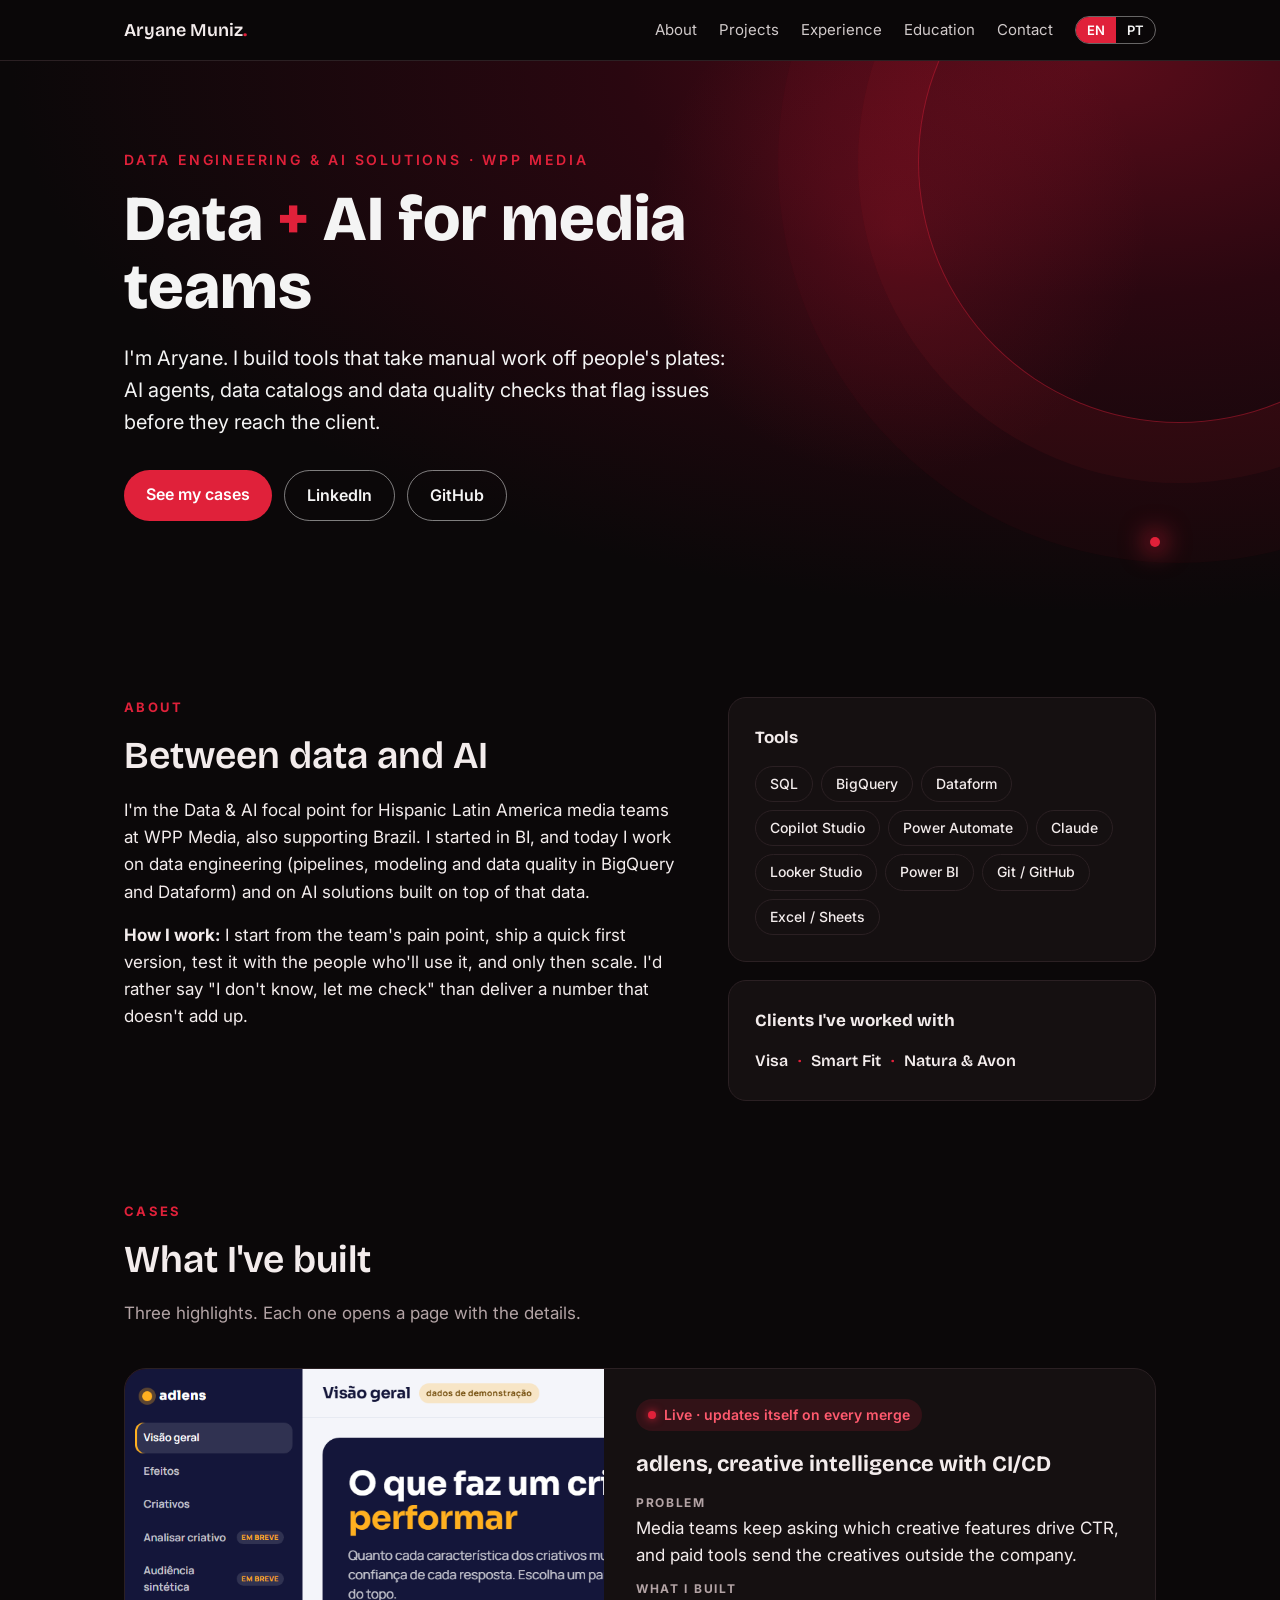
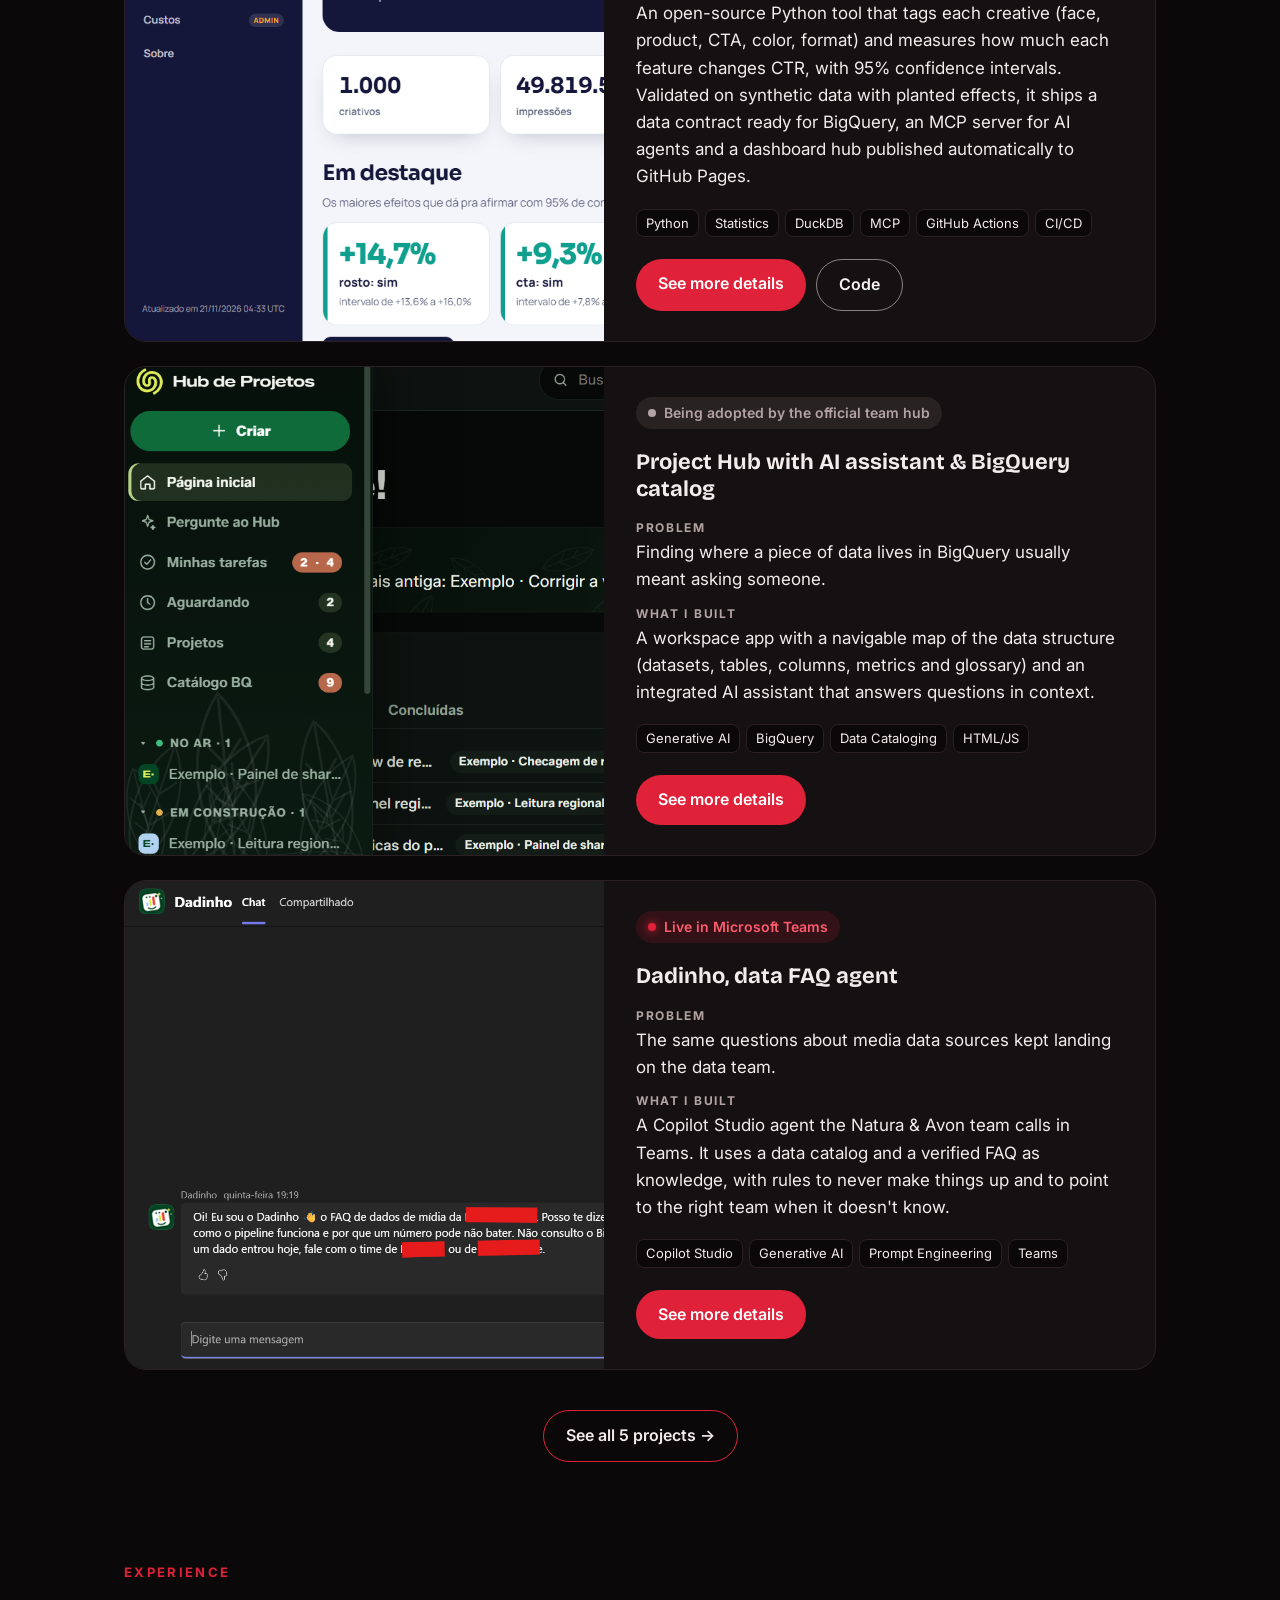
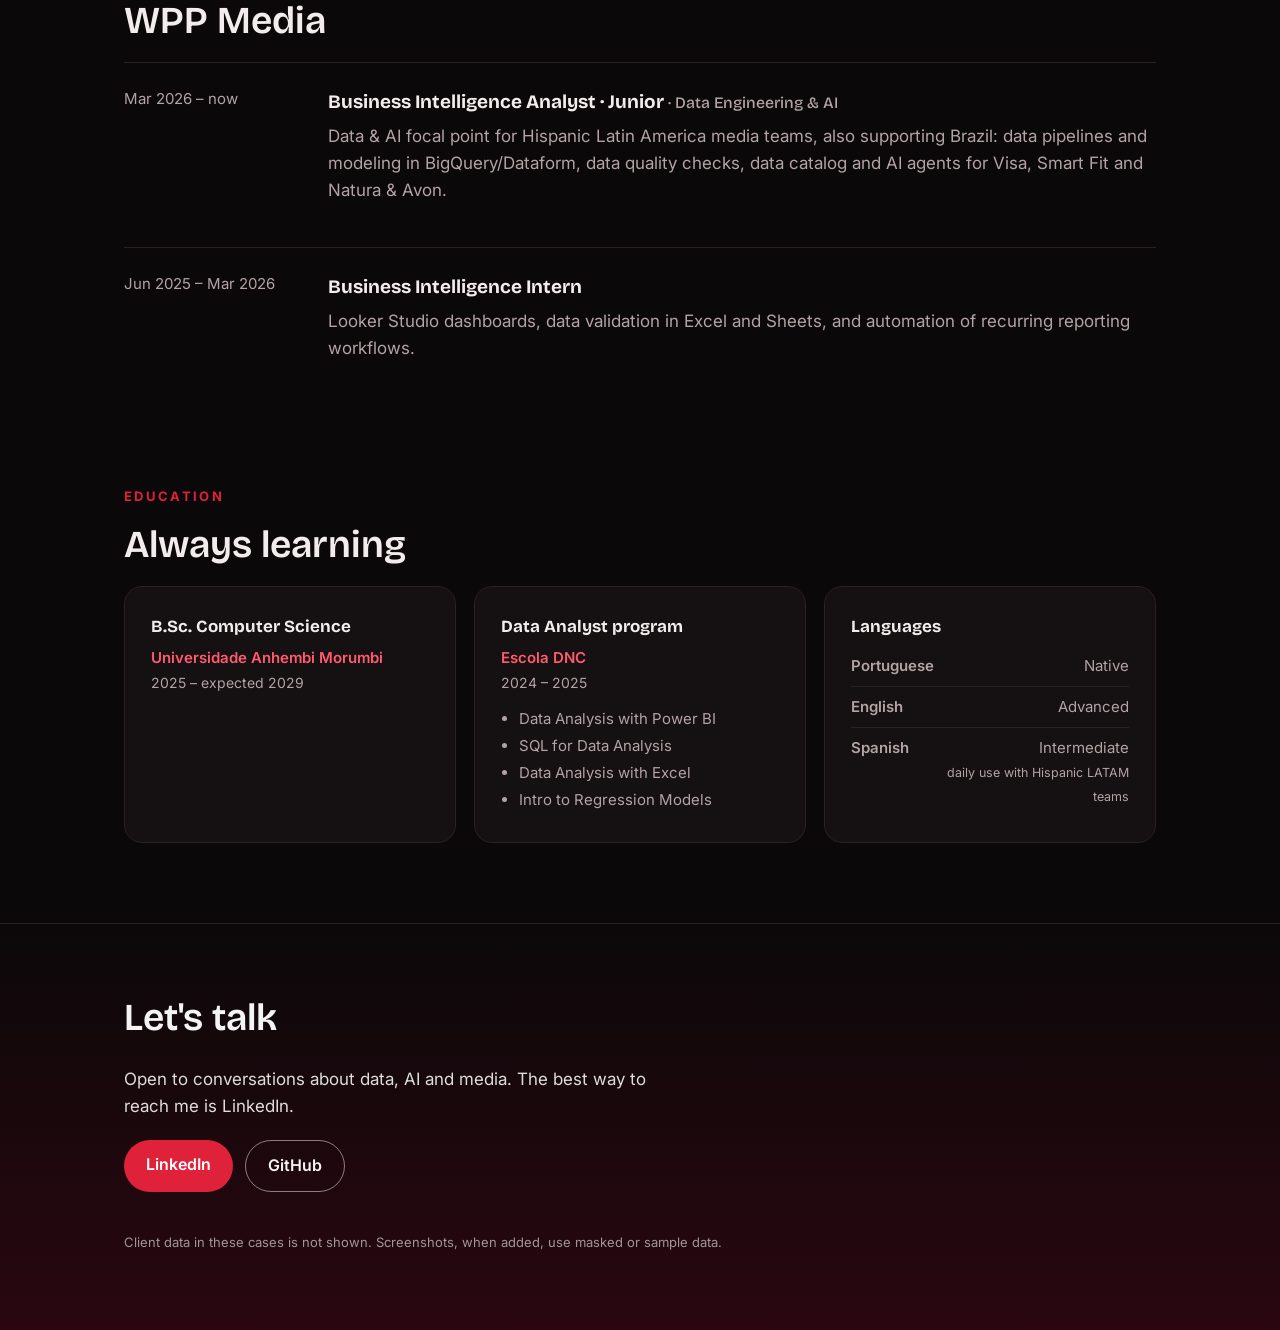
==== commit 7d5a4160: "feat: prints dos projetos e remove audiência sintética" ====
--- a/index.html
+++ b/index.html
@@ -157,7 +157,7 @@
 
     </div>
     <div class="see-all reveal">
-      <a class="btn outline" href="projetos.html"><span lang="en">See all 6 projects</span><span lang="pt">Ver todos os 6 projetos</span> →</a>
+      <a class="btn outline" href="projetos.html"><span lang="en">See all 5 projects</span><span lang="pt">Ver todos os 5 projetos</span> →</a>
     </div>
   </div>
 </section>
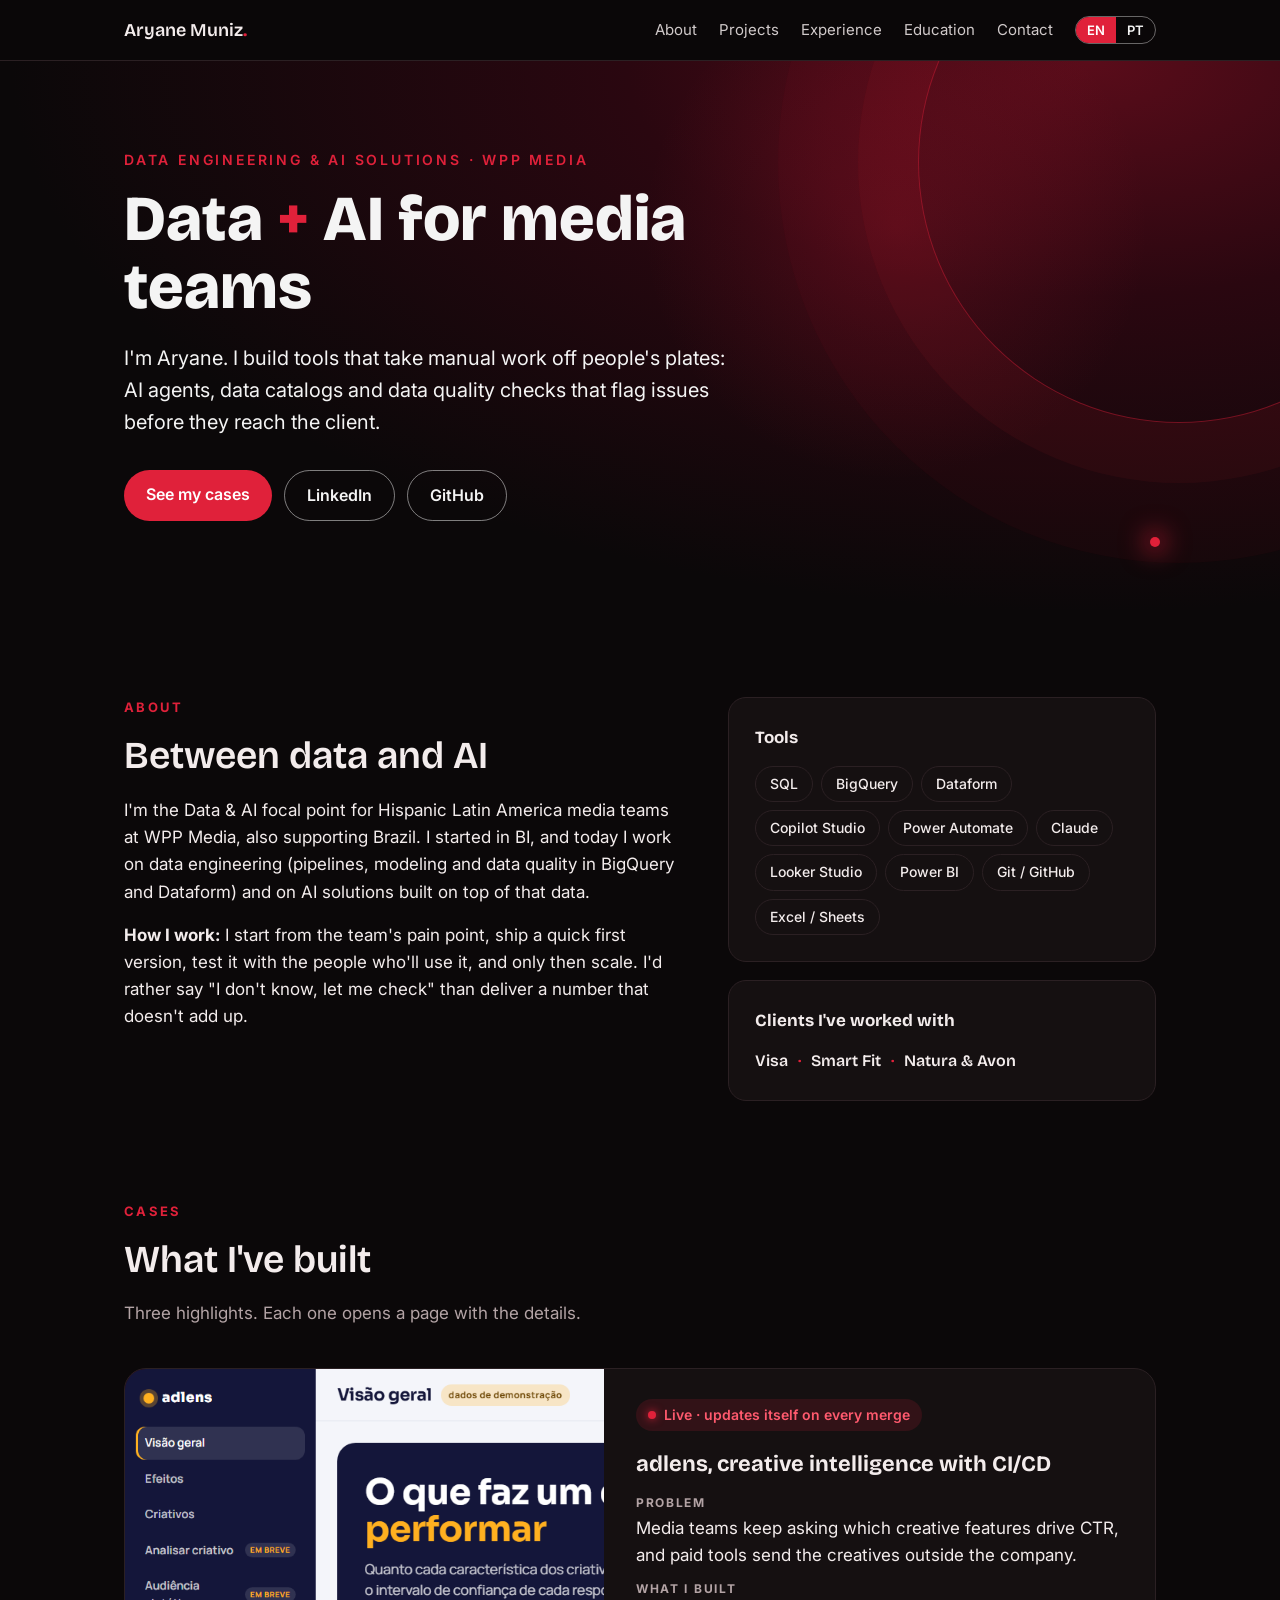
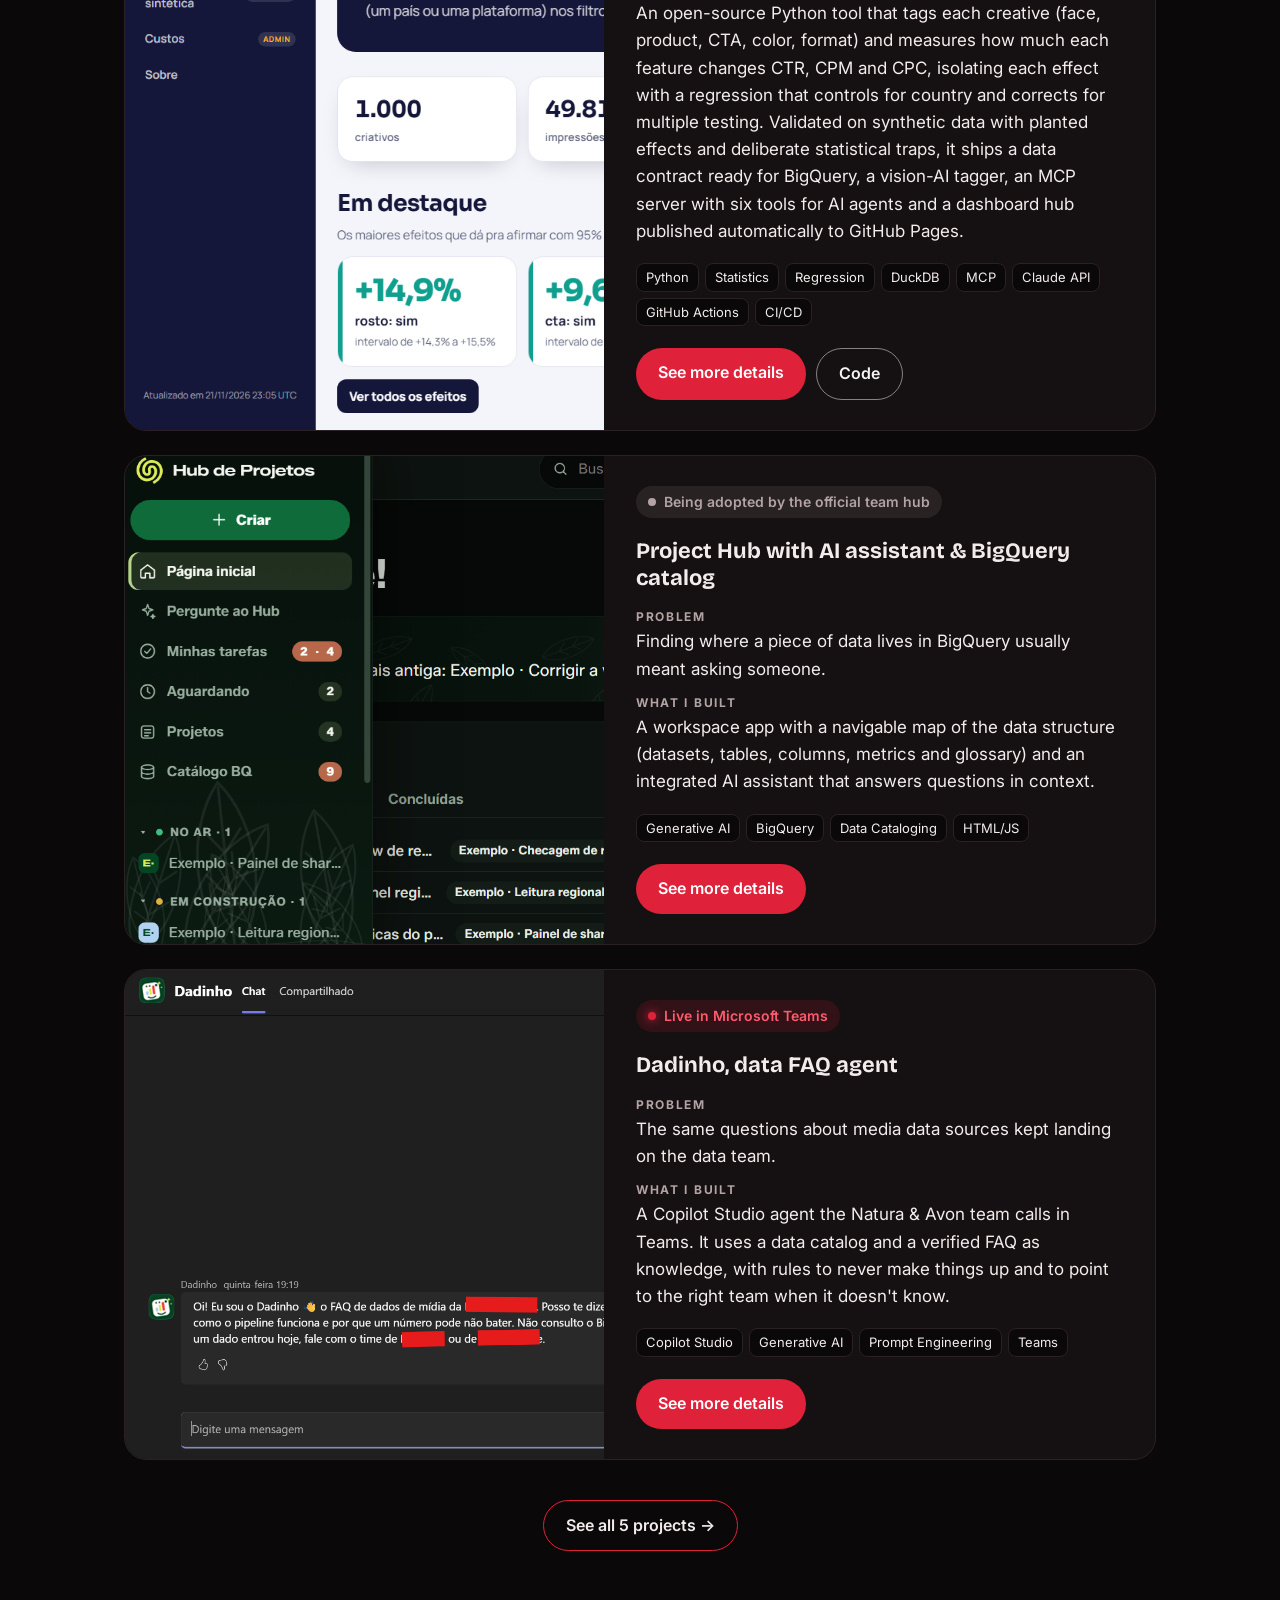
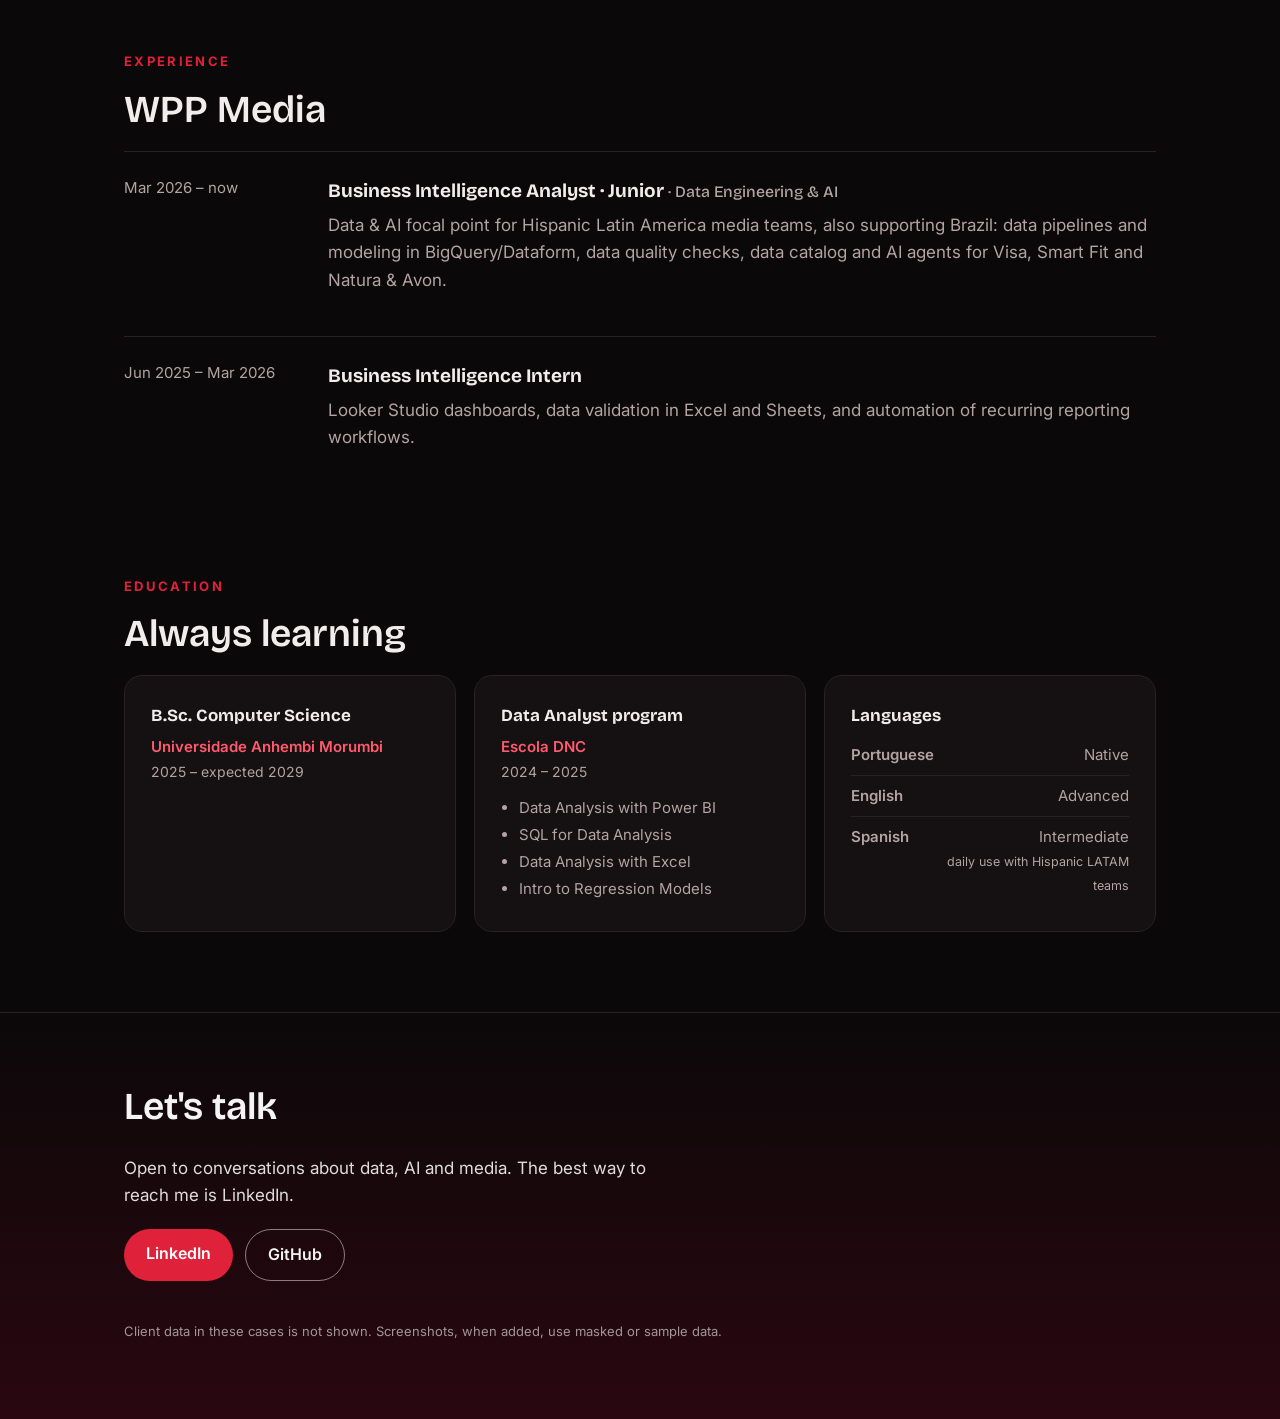
==== commit 9105f96d: "feat: case do adlens atualizado (regressão, CPM e CPC, 226 testes)" ====
--- a/index.html
+++ b/index.html
@@ -99,9 +99,9 @@
             <div><dt><span lang="en">Problem</span><span lang="pt">Problema</span></dt>
               <dd><span lang="en">Media teams keep asking which creative features drive CTR, and paid tools send the creatives outside the company.</span><span lang="pt">Os times de mídia sempre perguntam quais características dos criativos puxam o CTR, e as ferramentas pagas mandam os criativos pra fora da empresa.</span></dd></div>
             <div><dt><span lang="en">What I built</span><span lang="pt">O que eu fiz</span></dt>
-              <dd><span lang="en">An open-source Python tool that tags each creative (face, product, CTA, color, format) and measures how much each feature changes CTR, with 95% confidence intervals. Validated on synthetic data with planted effects, it ships a data contract ready for BigQuery, an MCP server for AI agents and a dashboard hub published automatically to GitHub Pages.</span><span lang="pt">Uma ferramenta em Python, de código aberto, que etiqueta cada criativo (rosto, produto, CTA, cor, formato) e mede quanto cada característica muda o CTR, com intervalo de 95%. Validada com dado sintético e efeitos plantados, entrega um contrato de dados pronto pro BigQuery, um servidor MCP para agentes de IA e um hub publicado sozinho no GitHub Pages.</span></dd></div>
+              <dd><span lang="en">An open-source Python tool that tags each creative (face, product, CTA, color, format) and measures how much each feature changes CTR, CPM and CPC, isolating each effect with a regression that controls for country and corrects for multiple testing. Validated on synthetic data with planted effects and deliberate statistical traps, it ships a data contract ready for BigQuery, a vision-AI tagger, an MCP server with six tools for AI agents and a dashboard hub published automatically to GitHub Pages.</span><span lang="pt">Uma ferramenta em Python, de código aberto, que etiqueta cada criativo (rosto, produto, CTA, cor, formato) e mede quanto cada característica muda o CTR, o CPM e o CPC, isolando cada efeito com uma regressão que controla o país e corrige para muitos testes. Validada com dado sintético, efeitos plantados e armadilhas estatísticas montadas de propósito, entrega um contrato de dados pronto pro BigQuery, um etiquetador com IA de visão, um servidor MCP com seis ferramentas para agentes de IA e um hub publicado sozinho no GitHub Pages.</span></dd></div>
           </dl>
-          <div class="tags"><span>Python</span><span>Statistics</span><span>DuckDB</span><span>MCP</span><span>GitHub Actions</span><span>CI/CD</span></div>
+          <div class="tags"><span>Python</span><span>Statistics</span><span>Regression</span><span>DuckDB</span><span>MCP</span><span>Claude API</span><span>GitHub Actions</span><span>CI/CD</span></div>
           <div class="more">
             <a class="btn primary" href="projetos/adlens.html"><span lang="en">See more details</span><span lang="pt">Ver mais detalhes</span></a>
             <a class="btn ghost" href="https://github.com/AryaneMuniz/adlens" target="_blank" rel="noopener"><span lang="en">Code</span><span lang="pt">Código</span></a>
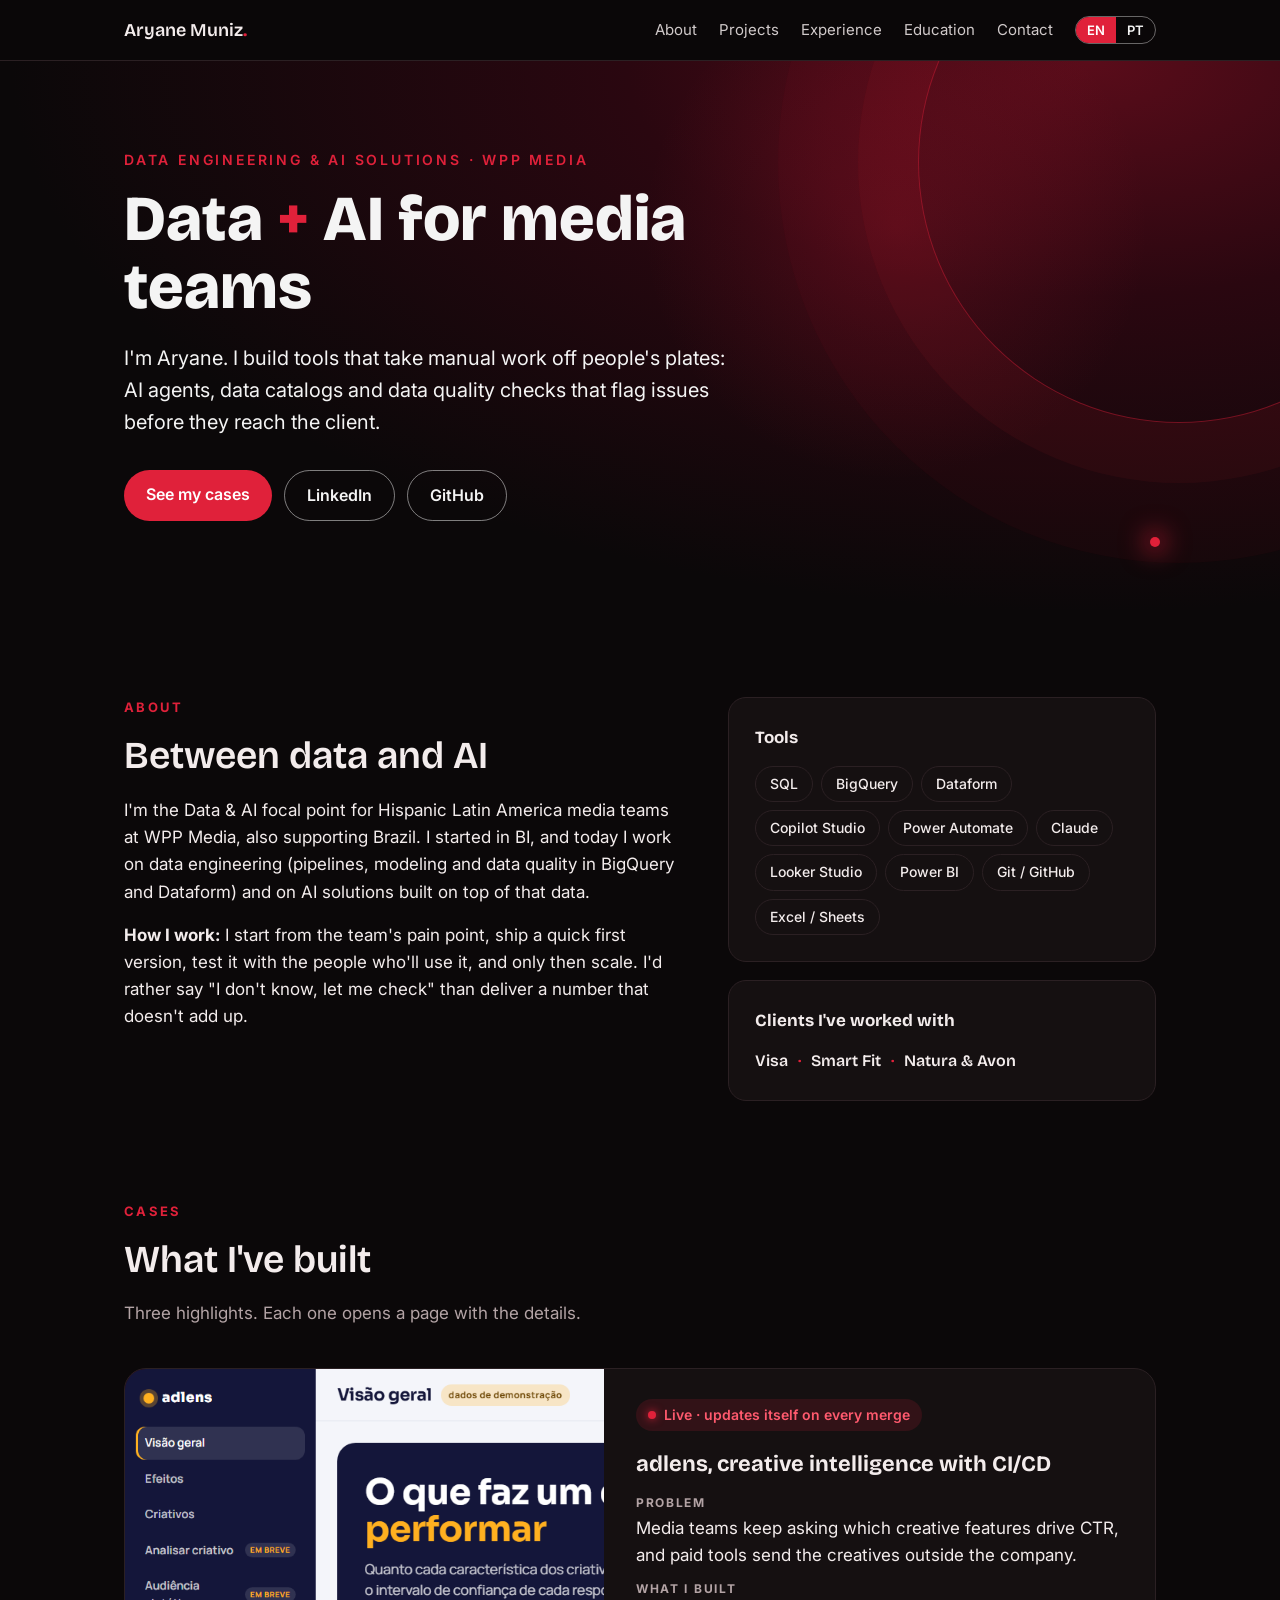
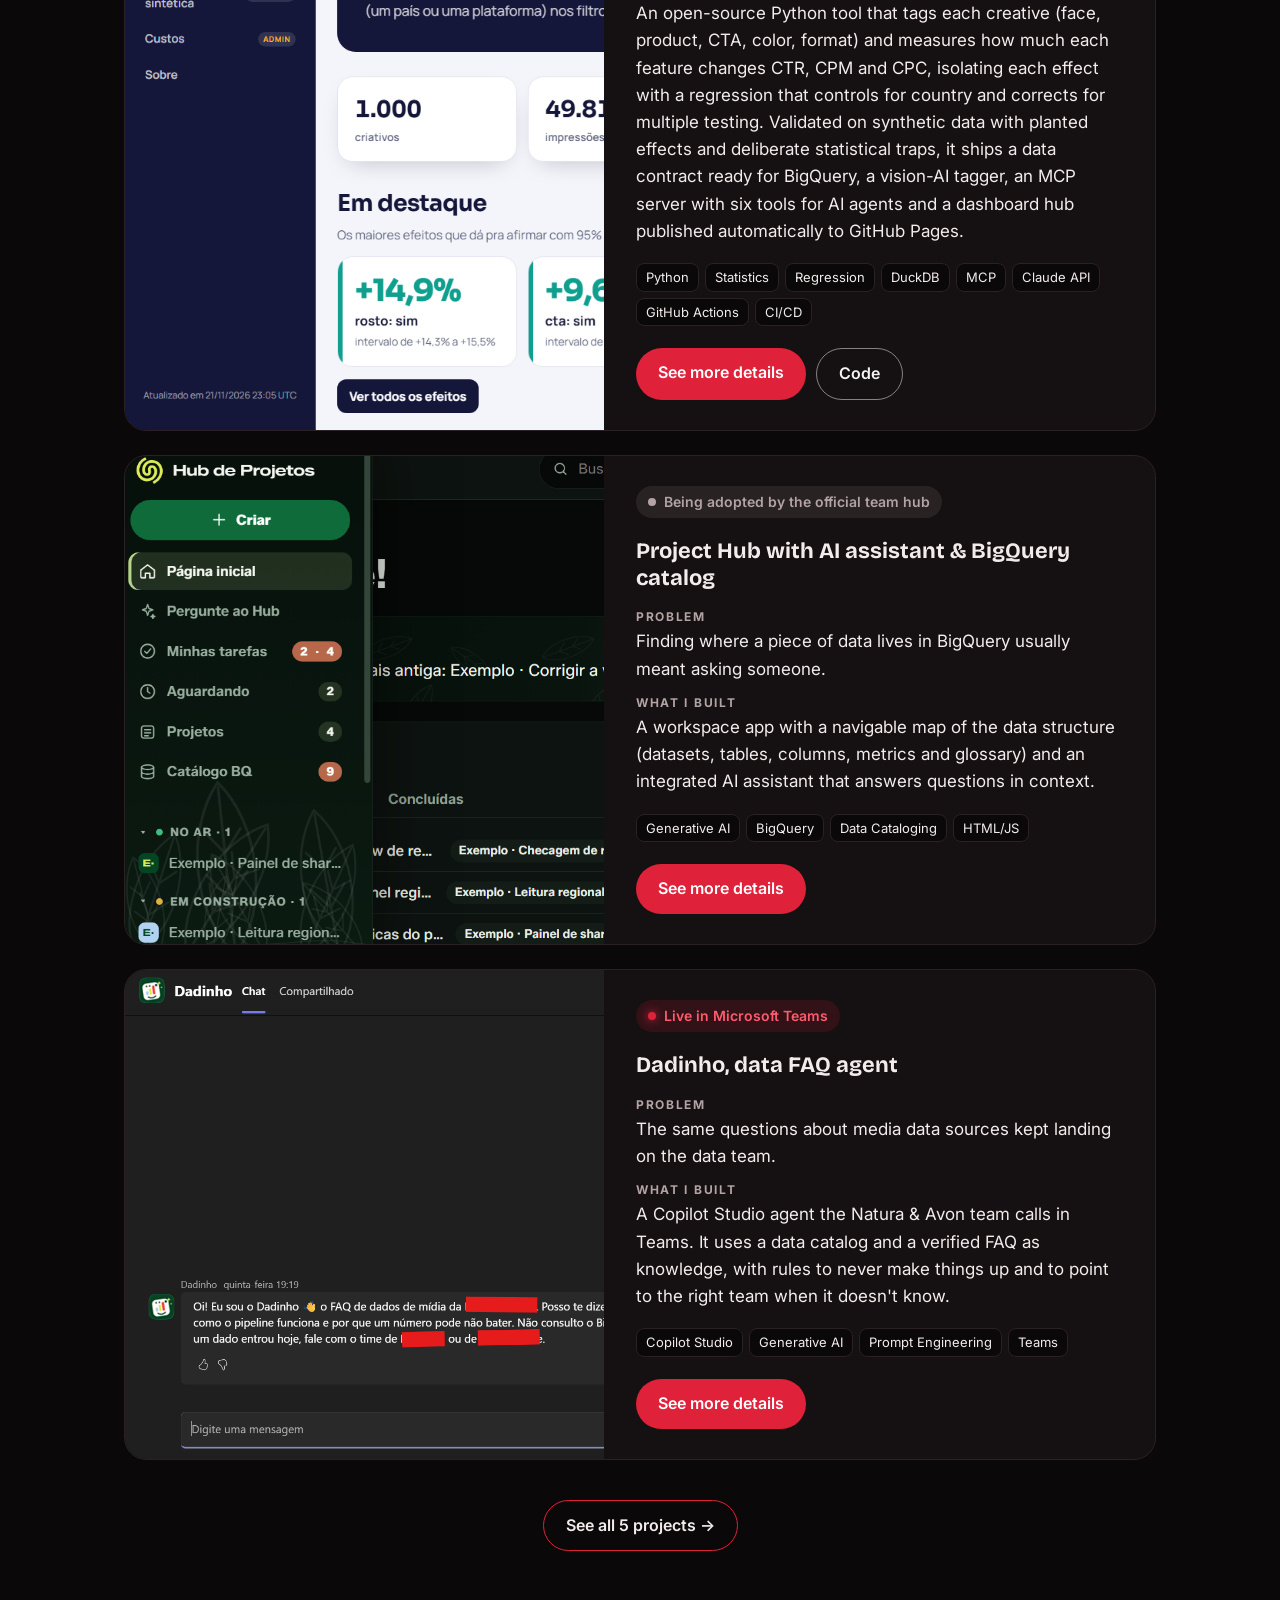
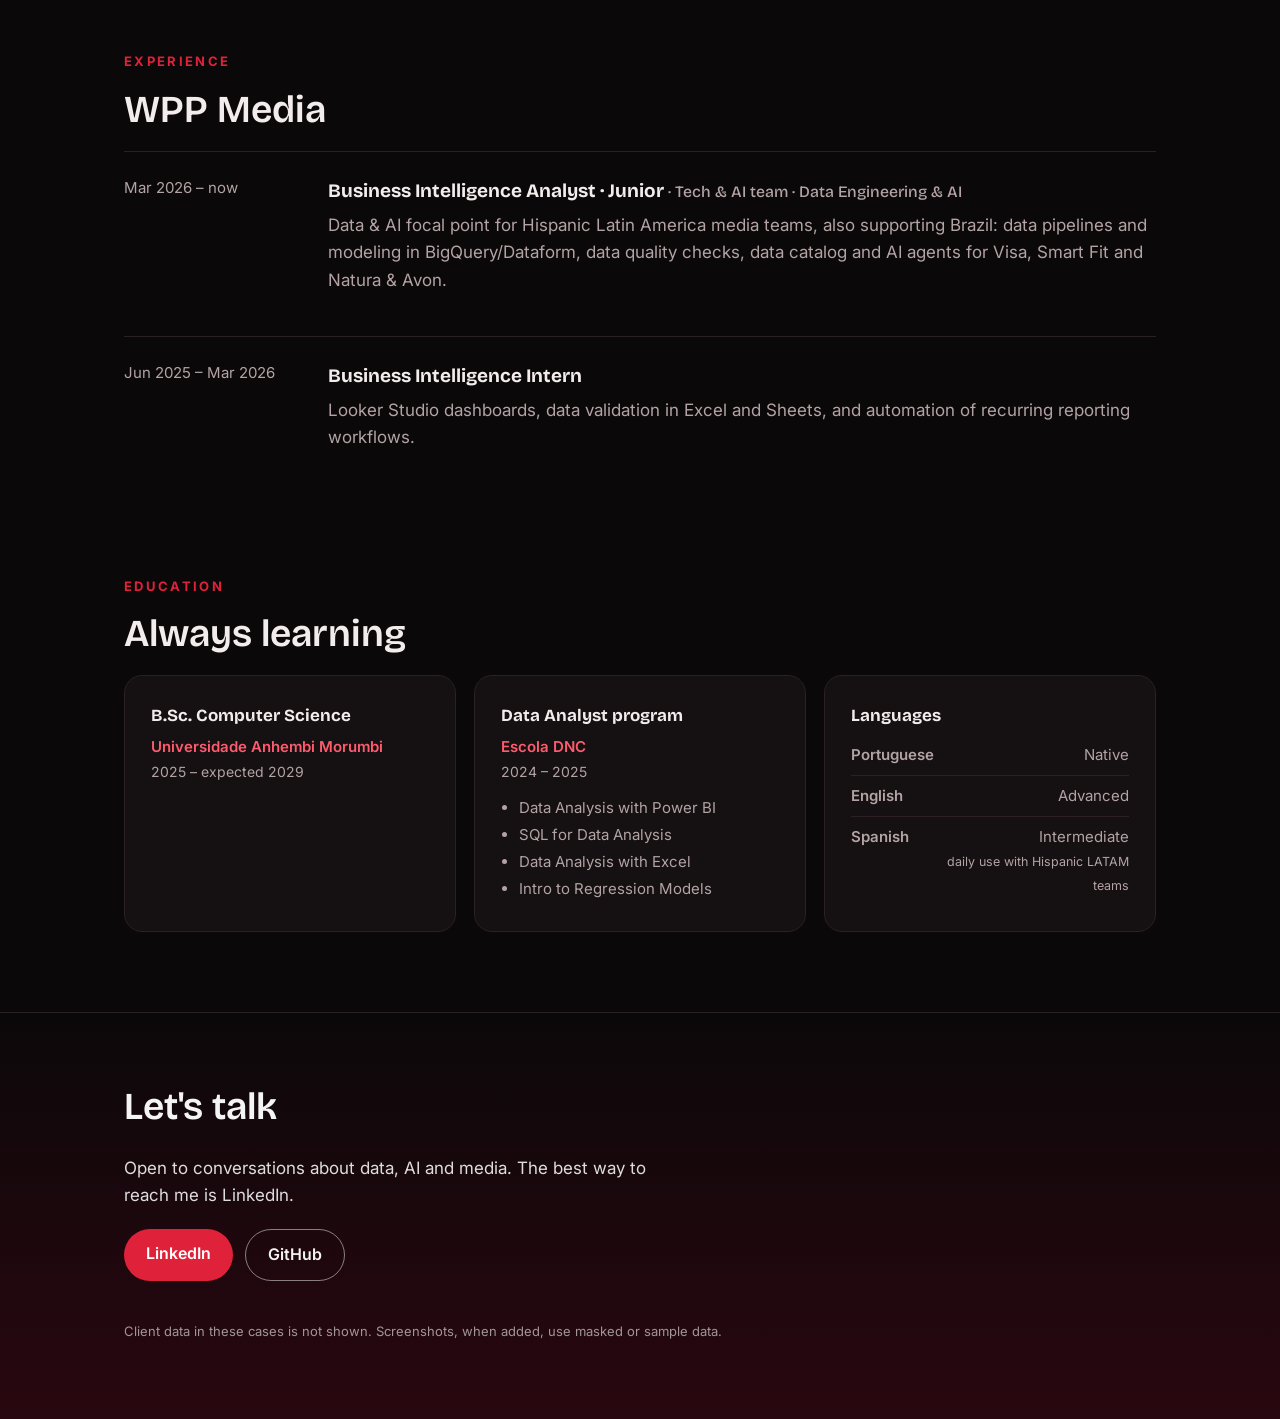
==== commit 9424e5ea: "feat: time de Tech & IA na experiência" ====
--- a/index.html
+++ b/index.html
@@ -170,7 +170,7 @@
       <div class="job reveal">
         <div class="when"><span lang="en">Mar 2026 – now</span><span lang="pt">mar 2026 – hoje</span></div>
         <div>
-          <h3><span lang="en">Business Intelligence Analyst · Junior <small style="font-weight:500;color:var(--muted)">· Data Engineering &amp; AI</small></span><span lang="pt">Analista de BI Jr <small style="font-weight:500;color:var(--muted)">· Engenharia de Dados &amp; IA</small></span></h3>
+          <h3><span lang="en">Business Intelligence Analyst · Junior <small style="font-weight:500;color:var(--muted)">· Tech &amp; AI team · Data Engineering &amp; AI</small></span><span lang="pt">Analista de BI Jr <small style="font-weight:500;color:var(--muted)">· time de Tech &amp; IA · Engenharia de Dados &amp; IA</small></span></h3>
           <p><span lang="en">Data &amp; AI focal point for Hispanic Latin America media teams, also supporting Brazil: data pipelines and modeling in BigQuery/Dataform, data quality checks, data catalog and AI agents for Visa, Smart Fit and Natura &amp; Avon.</span><span lang="pt">Ponto focal de Dados &amp; IA para os times de mídia da América Latina hispânica, com apoio ao Brasil: pipelines e modelagem de dados em BigQuery/Dataform, checagens de qualidade, catálogo de dados e agentes de IA para Visa, Smart Fit e Natura &amp; Avon.</span></p>
         </div>
       </div>
